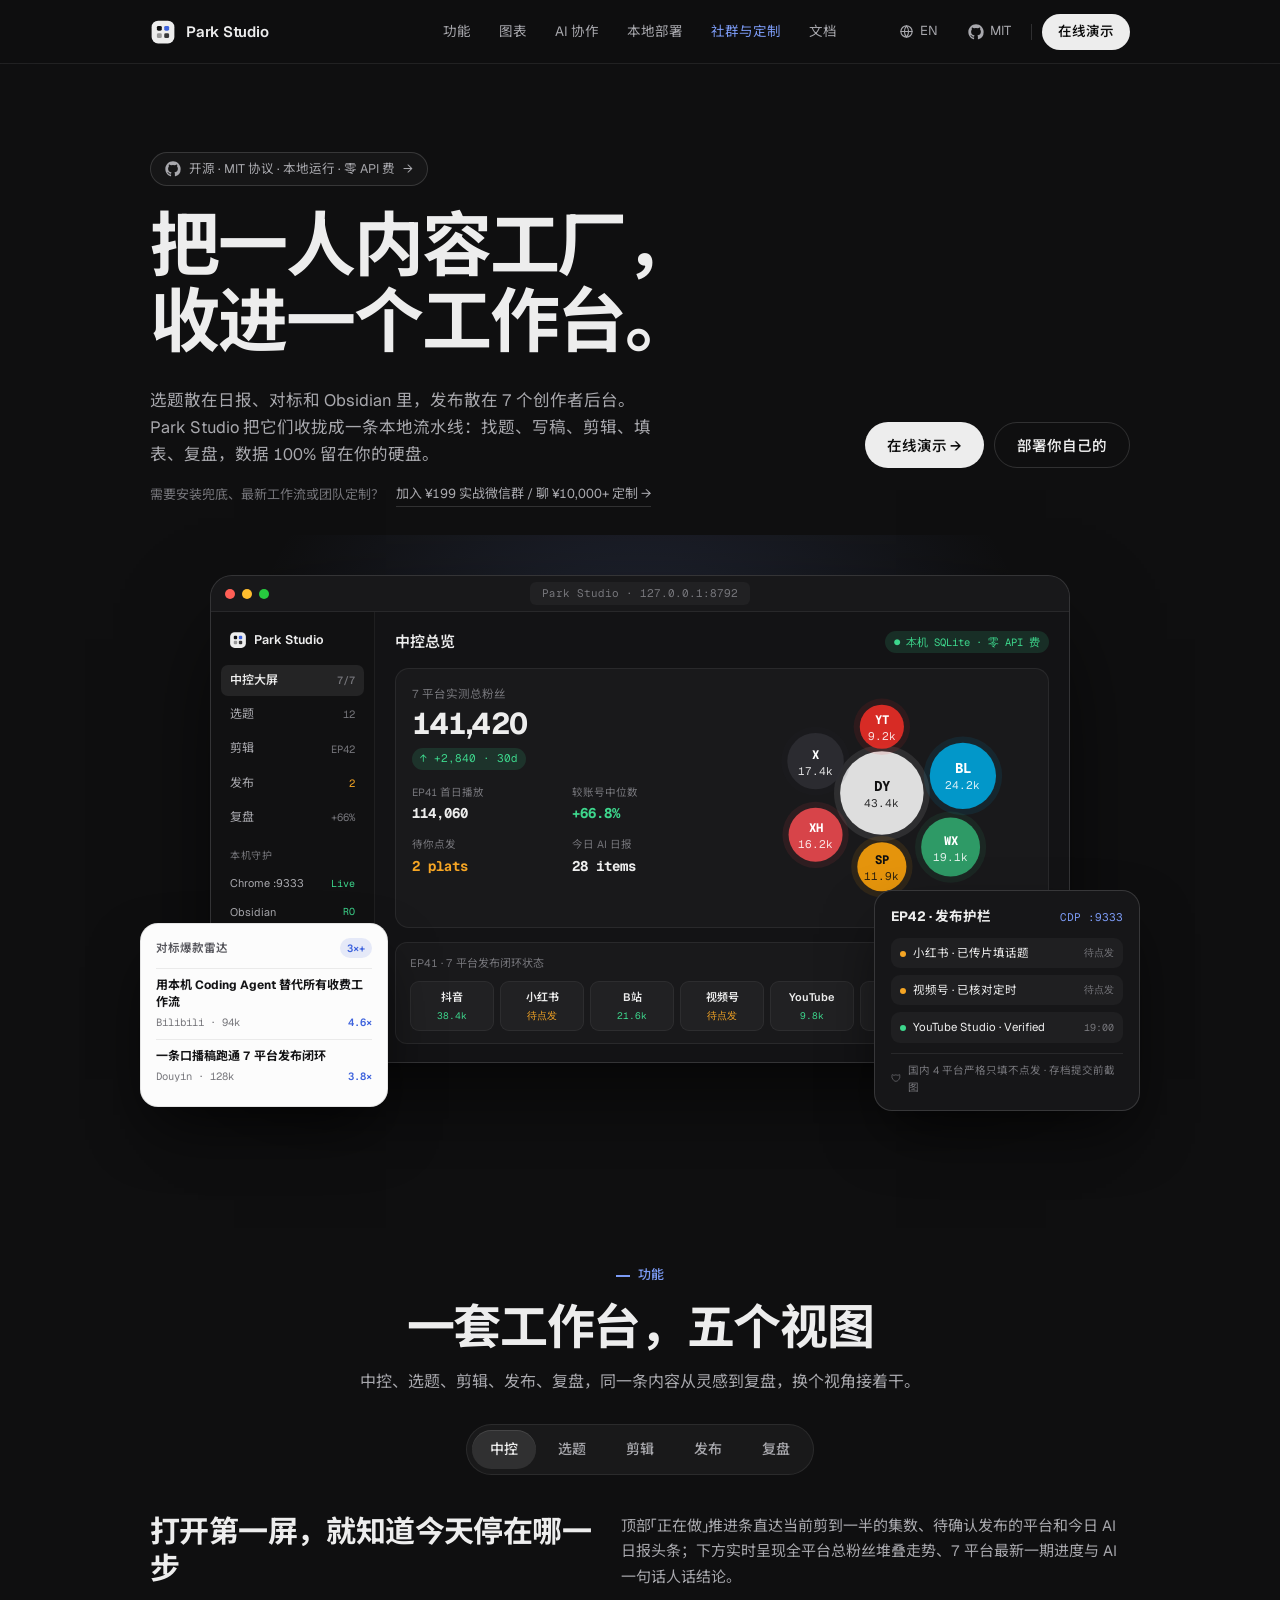
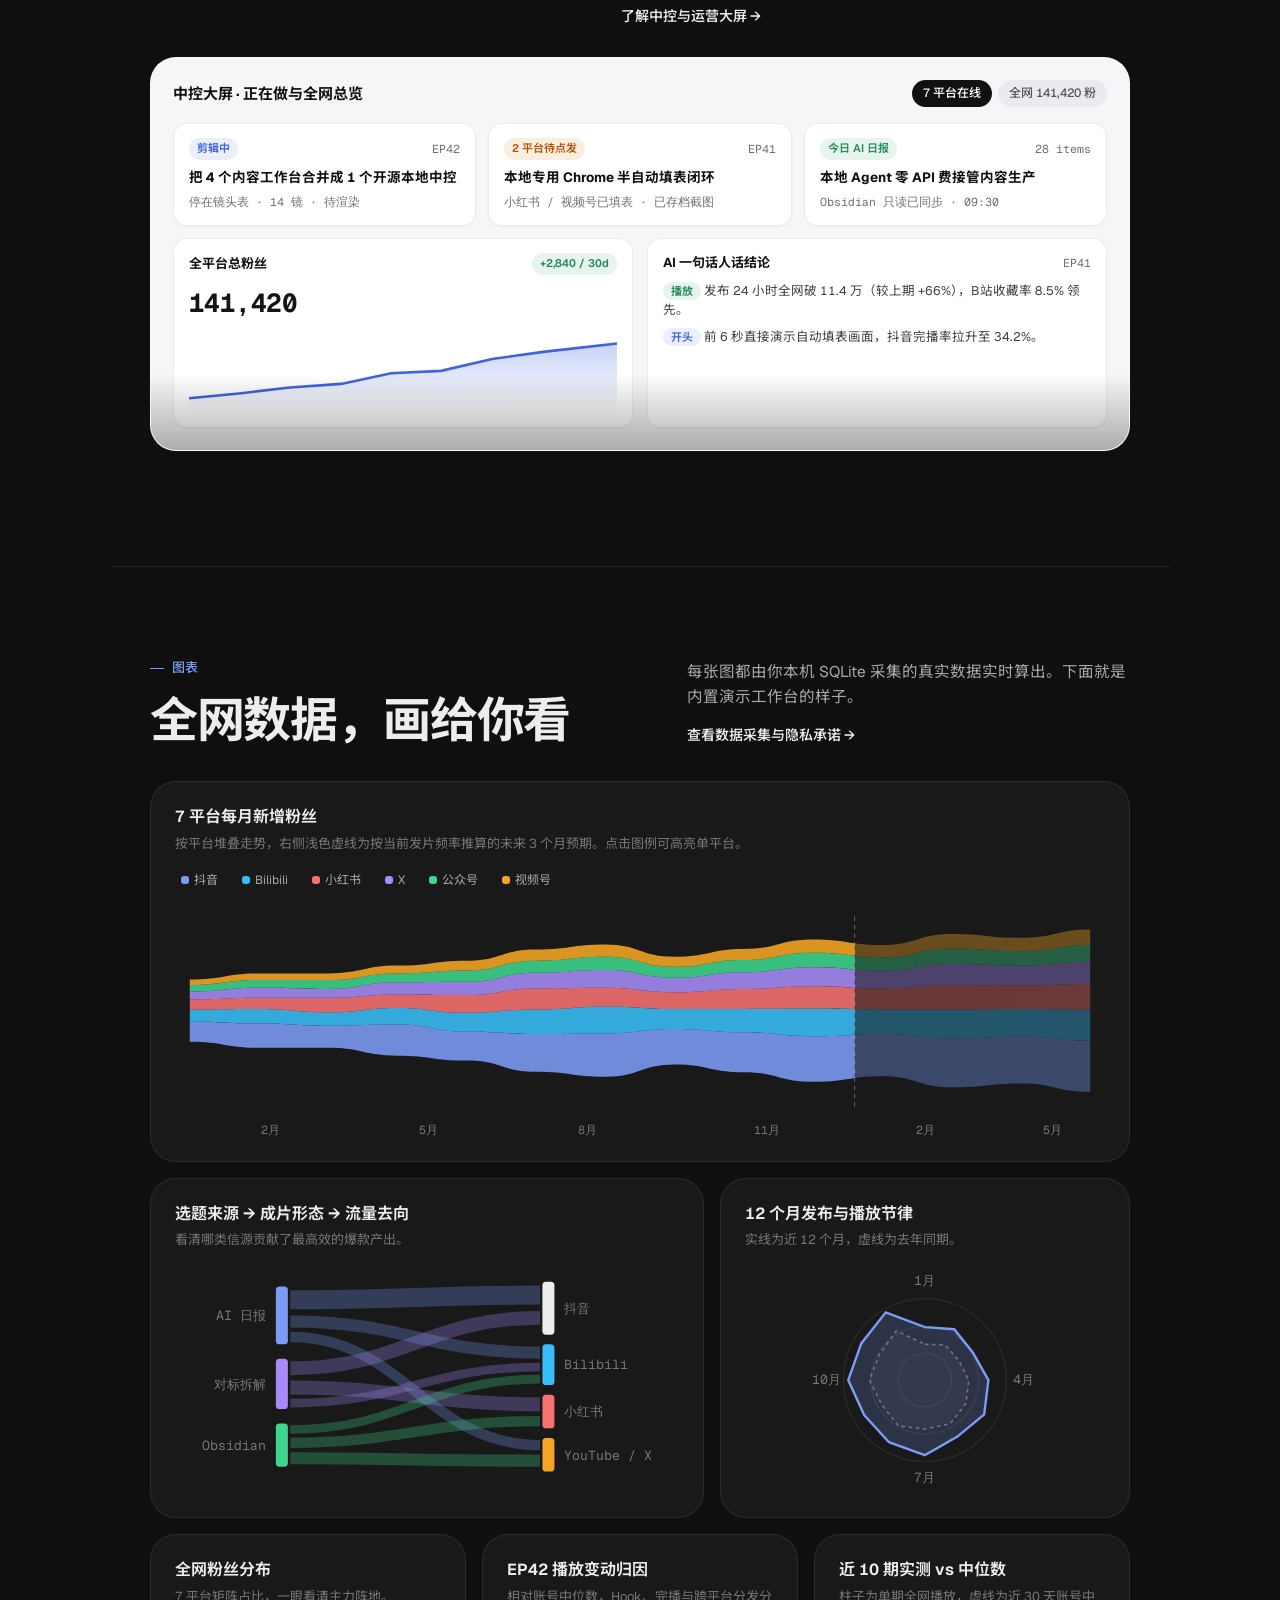
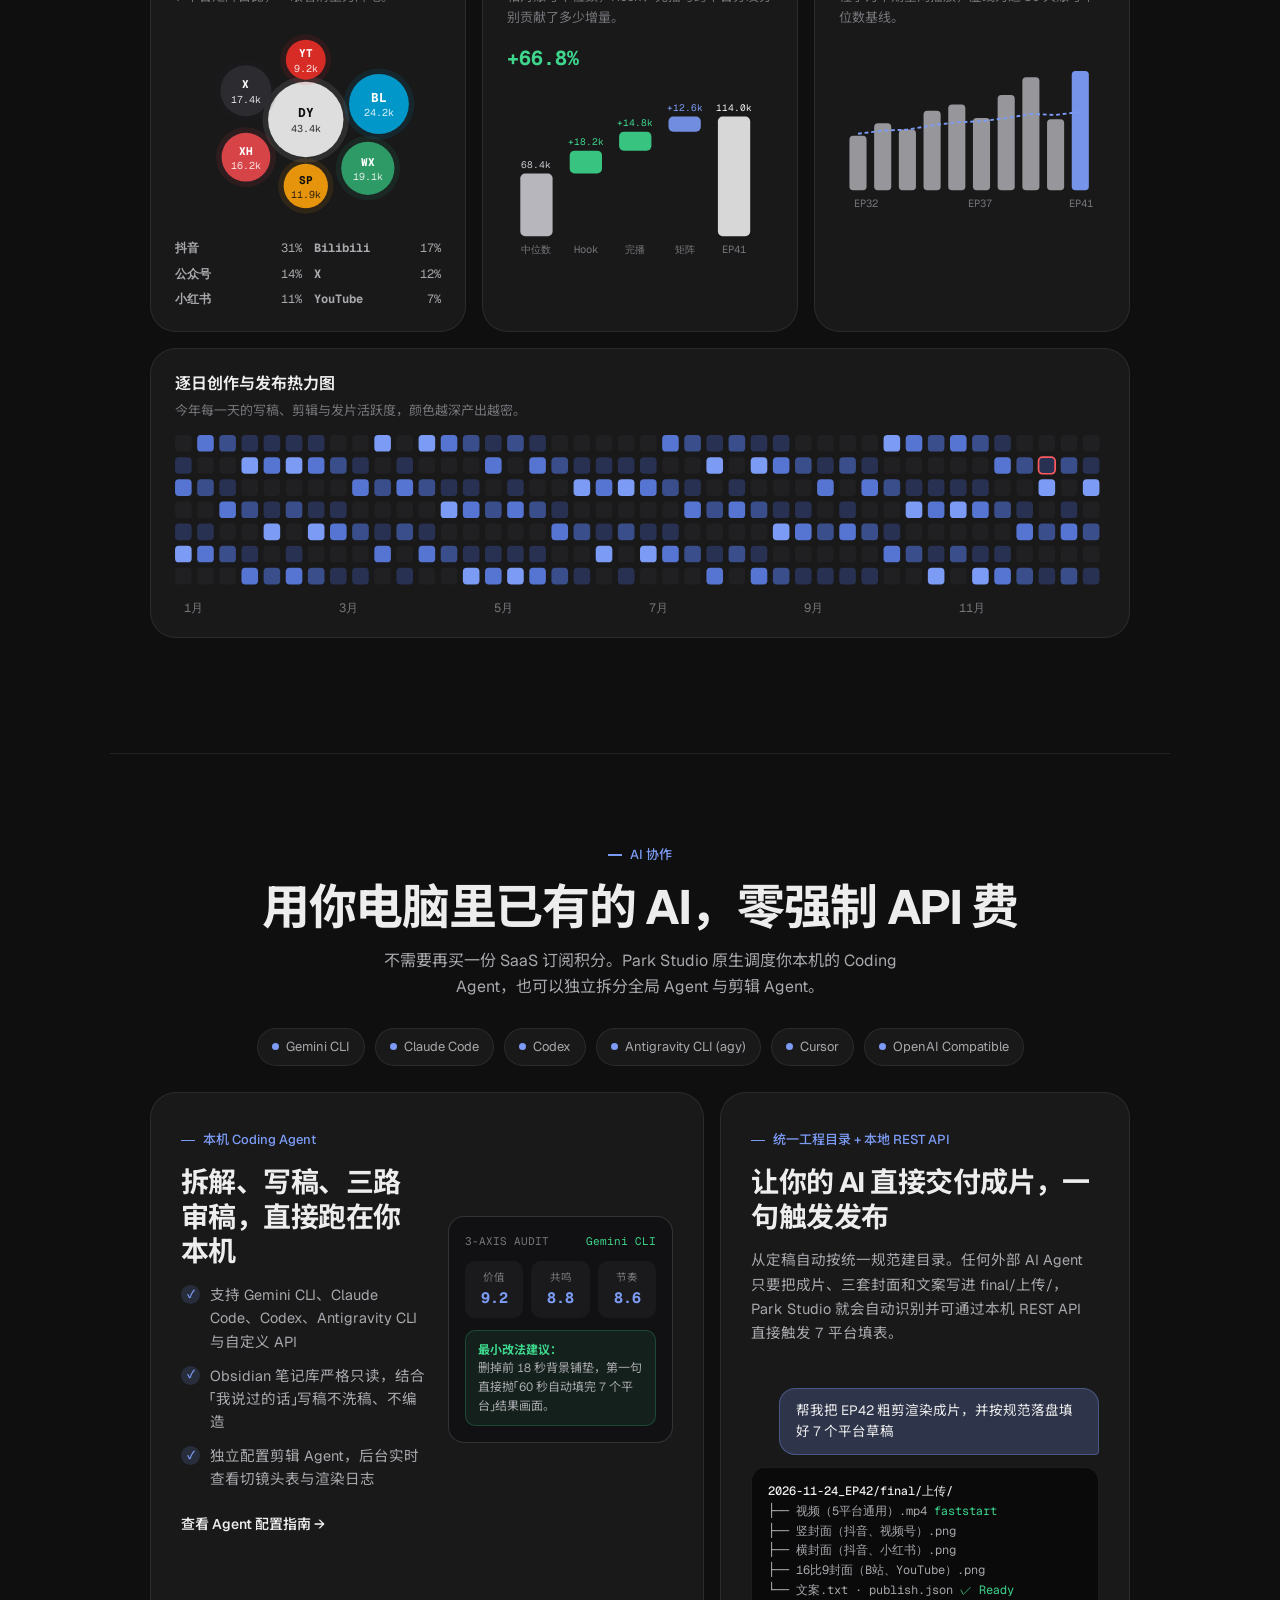
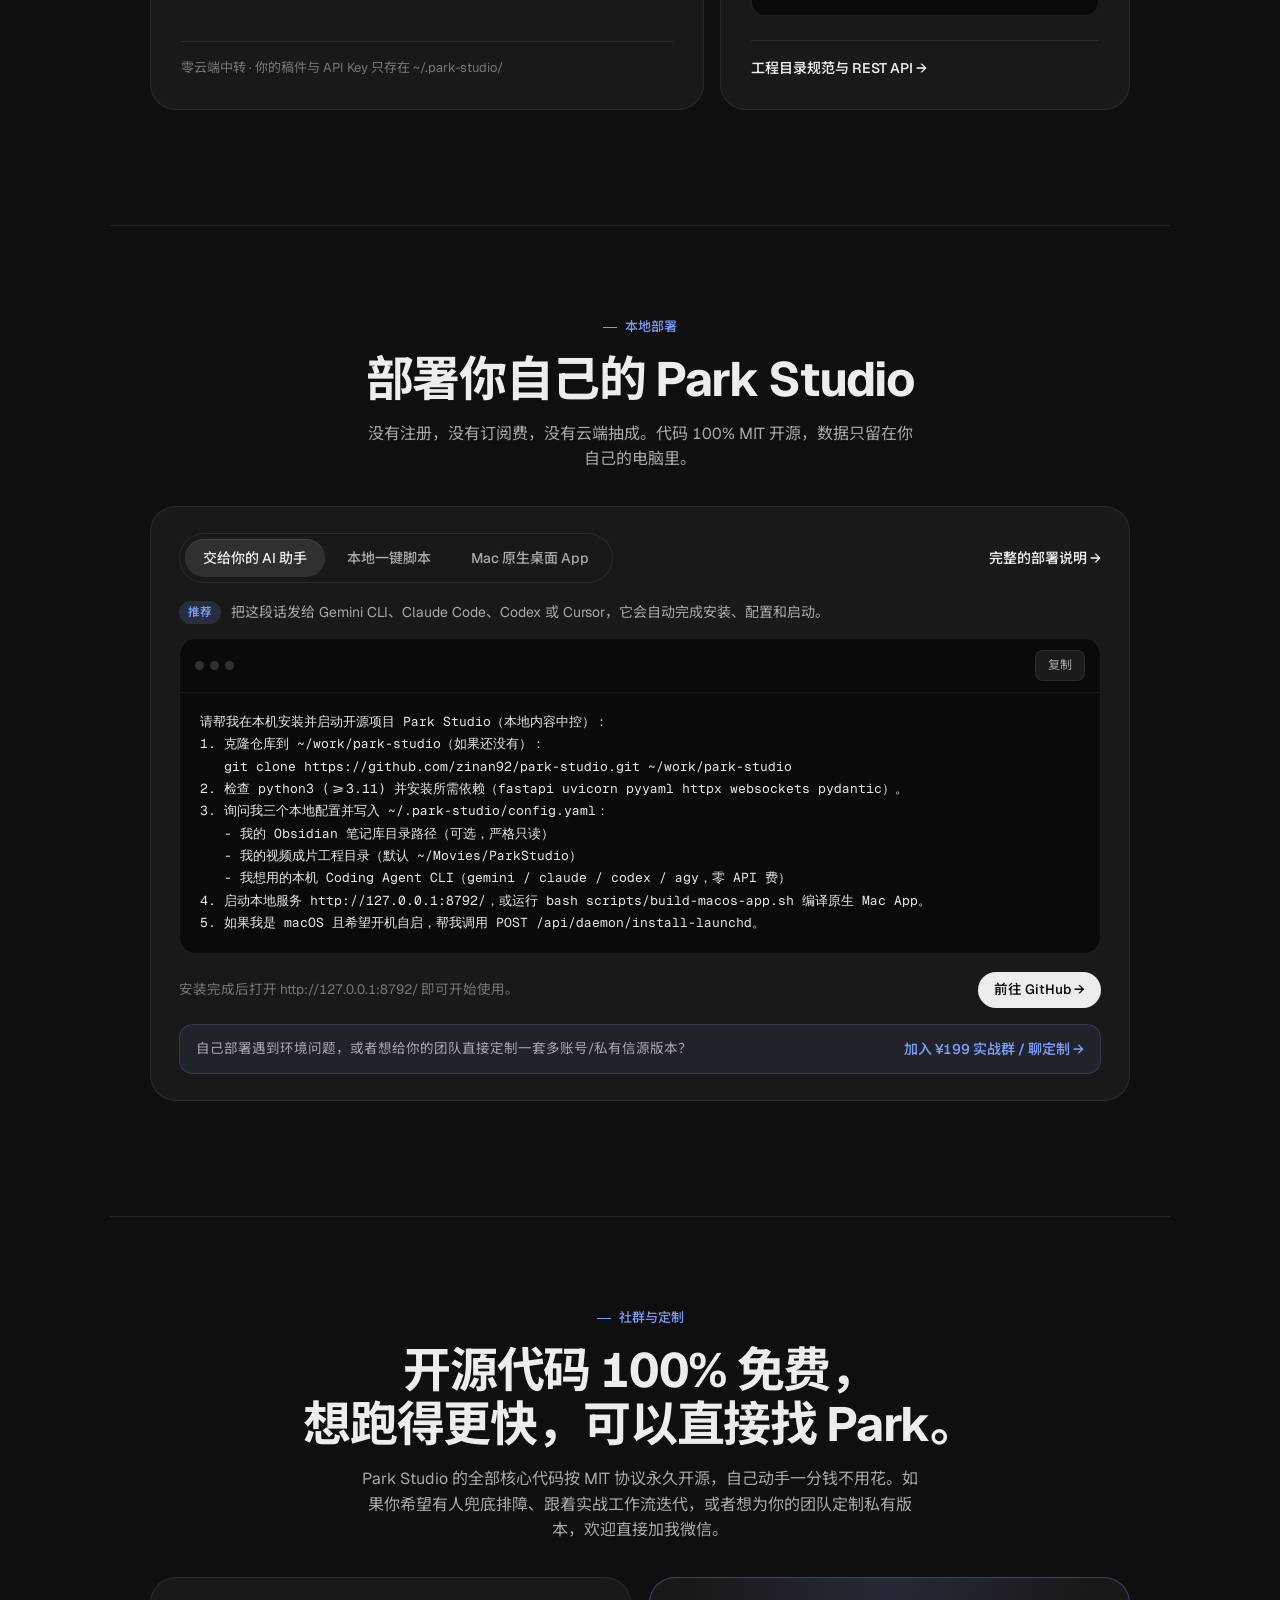
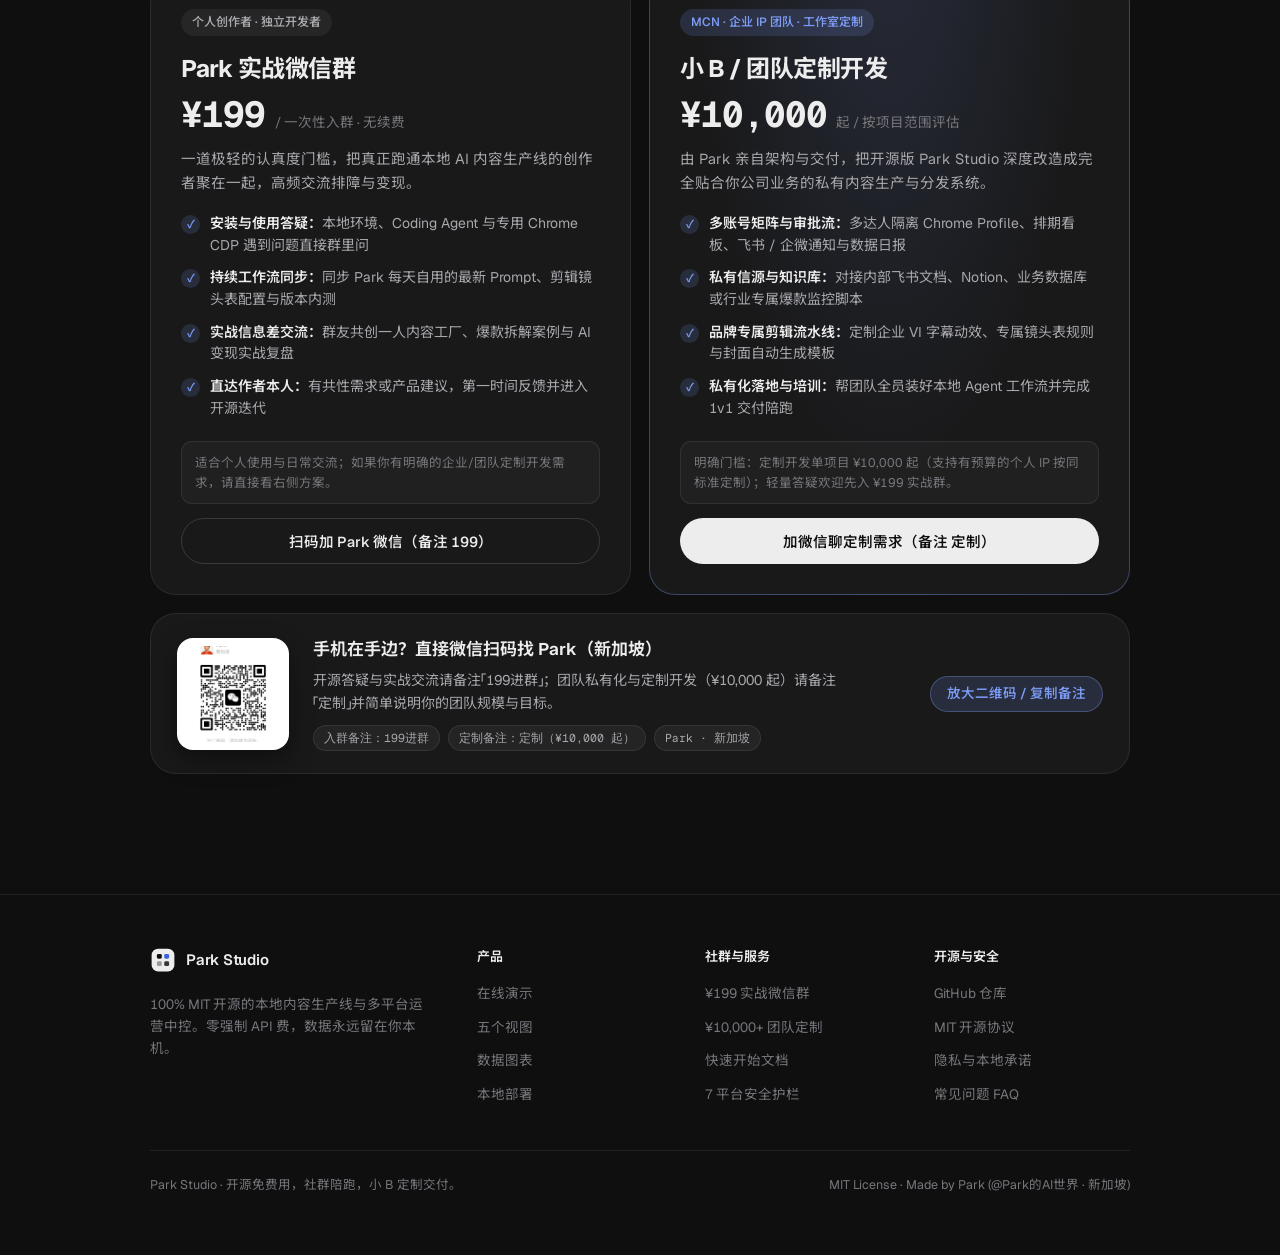
==== site/index.html @ d3490ba6 "feat(site): Calends-inspired UI restyle, bilingual open-source site triplet, WeChat community & cust" ====
<!doctype html>
<html lang="zh-CN" data-base="">
<head>
  <meta charset="utf-8">
  <meta name="viewport" content="width=device-width,initial-scale=1,viewport-fit=cover">
  <title>Park Studio · 开源本地内容生产线与多平台运营中控</title>
  <meta name="description" content="100% MIT 开源本地内容工作台：找选题、拆爆款、写口播稿、双模式剪辑、7 平台 CDP 安全自动填表发布与全网运营大屏。零强制 API 费。">
  <link rel="icon" href="assets/favicon.svg" type="image/svg+xml">
  <link rel="preconnect" href="https://fonts.googleapis.com">
  <link rel="preconnect" href="https://fonts.gstatic.com" crossorigin>
  <link rel="stylesheet" href="https://fonts.googleapis.com/css2?family=Geist:wght@400;500;600;700&family=Geist+Mono:wght@400;500;600&family=Noto+Sans+SC:wght@400;500;600;700;900&display=swap">
  <link rel="stylesheet" href="assets/site.css">
</head>
<body>
  <div id="root"></div>
  <script src="assets/site.js"></script>
</body>
</html>
---- site/assets/site.css ----
/* Park Studio Official Site — Calends-grade editorial dark minimalism + live interactive previews */
:root {
  --bg: #0F0F10;
  --canvas: #151516;
  --card: #19191A;
  --card-2: #222224;
  --line: rgba(255, 255, 255, .08);
  --line-2: rgba(255, 255, 255, .14);
  --label: #EDEDED;
  --label-2: #A8A8AD;
  --label-3: #76767B;
  --ink: #EDEDED;
  --on-ink: #0D0D0D;
  --accent: #7C9BF5;
  --accent-strong: #3E63DD;
  --accent-soft: rgba(124, 155, 245, .16);
  --green: #3DD68C;
  --green-soft: rgba(61, 214, 140, .14);
  --amber: #F5A524;
  --amber-soft: rgba(245, 165, 36, .15);
  --red: #FF5A5F;
  --purple: #A78BFA;
  --teal: #2DD4BF;
  --pink: #EC4899;
  --code-bg: #0A0A0B;
  --code-fg: #E8E8EA;

  --content: 980px;
  --gutter: clamp(20px, 3.4vw, 40px);
  --r-xl: 36px;
  --r-lg: 26px;
  --r: 18px;
  --r-sm: 12px;
  --ease: cubic-bezier(.16, 1, .3, 1);
  --spring: cubic-bezier(.34, 1.5, .64, 1);
  --sans: "Geist", "Noto Sans SC", -apple-system, BlinkMacSystemFont, "PingFang SC", "Hiragino Sans GB", "Microsoft YaHei", sans-serif;
  --mono: "Geist Mono", ui-monospace, "SF Mono", Menlo, monospace;
  color-scheme: dark;
}

* { box-sizing: border-box; }
html { scroll-behavior: smooth; background: var(--bg); }
body {
  margin: 0;
  background: var(--bg);
  color: var(--label);
  font: 16px/1.6 var(--sans);
  font-feature-settings: "ss01";
  font-variant-numeric: tabular-nums;
  -webkit-font-smoothing: antialiased;
  overflow-x: hidden;
}
a { color: inherit; text-decoration: none; }
button { font: inherit; color: inherit; cursor: pointer; background: none; border: 0; }
img, svg { display: block; }

.wrap {
  width: 100%;
  max-width: calc(var(--content) + var(--gutter) * 2);
  margin: 0 auto;
  padding: 0 var(--gutter);
}

/* ========== Sticky Frosted Navbar ========== */
.nav {
  position: sticky;
  top: 0;
  z-index: 60;
  height: 64px;
  background: color-mix(in srgb, var(--bg) 78%, transparent);
  backdrop-filter: saturate(1.8) blur(20px);
  -webkit-backdrop-filter: saturate(1.8) blur(20px);
  border-bottom: 1px solid var(--line);
}
.nav-in {
  height: 100%;
  display: grid;
  grid-template-columns: 1fr auto 1fr;
  align-items: center;
  gap: 12px;
}
.brand {
  display: inline-flex;
  align-items: center;
  gap: 10px;
  justify-self: start;
  font-weight: 600;
  font-size: 15px;
  letter-spacing: -.015em;
}
.brand-ic { width: 26px; height: 26px; flex: none; }
.nav-links {
  display: inline-flex;
  align-items: center;
  gap: 4px;
  justify-self: center;
}
.nav-links a {
  padding: 6px 12px;
  border-radius: 999px;
  font-size: 13.5px;
  color: var(--label-2);
  white-space: nowrap;
  transition: color .18s var(--ease), background .18s var(--ease);
}
.nav-links a:hover { color: var(--label); }
.nav-links a.on {
  color: var(--label);
  background: rgba(255, 255, 255, .09);
}
.nav-links a.accent-link { color: var(--accent); }
.btn-pill.indigo {
  background: var(--accent-soft);
  color: var(--accent);
  border: 1px solid rgba(124, 155, 245, .32);
}
.btn-pill.indigo:hover { background: rgba(124, 155, 245, .24); }
.hero-subnote {
  margin-top: 16px;
  display: flex;
  align-items: center;
  gap: 12px;
  flex-wrap: wrap;
  font-size: 13px;
  color: var(--label-3);
}
.hero-subnote a {
  color: var(--label-2);
  border-bottom: 1px solid var(--line-2);
  padding-bottom: 1px;
  transition: color .15s, border-color .15s;
}
.hero-subnote a:hover { color: var(--accent); border-color: var(--accent); }
.nav-right {
  display: inline-flex;
  align-items: center;
  gap: 10px;
  justify-self: end;
}
.nav-util {
  display: inline-flex;
  align-items: center;
  gap: 6px;
  height: 34px;
  padding: 0 10px;
  border-radius: 999px;
  font-size: 13px;
  color: var(--label-2);
  white-space: nowrap;
  flex: none;
  transition: color .16s, background .16s;
}
.nav-util:hover { color: var(--label); background: rgba(255, 255, 255, .06); }
.nav-sep { width: 1px; height: 16px; background: var(--line-2); }
.btn-pill {
  display: inline-flex;
  align-items: center;
  justify-content: center;
  gap: 7px;
  height: 36px;
  padding: 0 16px;
  border-radius: 999px;
  font-size: 13.5px;
  font-weight: 550;
  transition: transform .16s var(--ease), background .16s, border-color .16s, opacity .16s;
  white-space: nowrap;
}
.btn-pill:active { transform: scale(.97); }
.btn-pill.solid {
  background: var(--ink);
  color: var(--on-ink);
}
.btn-pill.solid:hover { background: #fff; }
.btn-pill.ghost {
  background: transparent;
  color: var(--label);
  border: 1px solid var(--line-2);
}
.btn-pill.ghost:hover { background: rgba(255, 255, 255, .06); border-color: rgba(255, 255, 255, .26); }
.btn-pill.lg { height: 46px; padding: 0 22px; font-size: 14.5px; }

/* ========== Hero Section ========== */
.hero {
  padding: clamp(54px, 7vw, 88px) 0 36px;
}
.eyebrow-pill {
  display: inline-flex;
  align-items: center;
  gap: 8px;
  padding: 6px 14px;
  border-radius: 999px;
  border: 1px solid var(--line-2);
  background: rgba(255, 255, 255, .03);
  font-size: 12.5px;
  color: var(--label-2);
  transition: border-color .18s, color .18s, background .18s;
}
.eyebrow-pill:hover { border-color: rgba(255, 255, 255, .26); color: var(--label); background: rgba(255, 255, 255, .06); }
.hero h1 {
  margin: 22px 0 0;
  font-size: clamp(38px, 6.2vw, 70px);
  line-height: 1.09;
  font-weight: 700;
  letter-spacing: -.03em;
  color: var(--label);
}
.hero-subrow {
  margin-top: 26px;
  display: flex;
  align-items: flex-end;
  justify-content: space-between;
  gap: 24px;
  flex-wrap: wrap;
}
.hero-lead {
  margin: 0;
  max-width: 520px;
  color: var(--label-2);
  font-size: 16.5px;
  line-height: 1.65;
}
.hero-ctas {
  display: flex;
  align-items: center;
  gap: 10px;
  flex-wrap: wrap;
}

/* ========== Hero 3-Layer Live Device Composite ========== */
.hero-stage {
  position: relative;
  margin-top: clamp(44px, 6vw, 68px);
  padding-bottom: 44px;
}
.hero-glow {
  position: absolute;
  inset: -40px 8% 20%;
  background: radial-gradient(ellipse at 50% 30%, rgba(124, 155, 245, .16), transparent 68%);
  pointer-events: none;
  z-index: 0;
}
.mac-frame {
  position: relative;
  z-index: 1;
  margin: 0 auto;
  max-width: 860px;
  border-radius: 22px;
  border: 1px solid rgba(255, 255, 255, .14);
  background: #131315;
  box-shadow: 0 40px 100px -24px rgba(0, 0, 0, .85), inset 0 1px 0 rgba(255, 255, 255, .10);
  overflow: hidden;
}
.mac-bar {
  height: 36px;
  padding: 0 14px;
  display: flex;
  align-items: center;
  justify-content: space-between;
  border-bottom: 1px solid rgba(255, 255, 255, .07);
  background: #18181A;
}
.mac-dots { display: flex; gap: 7px; }
.mac-dots i { width: 10px; height: 10px; border-radius: 50%; background: rgba(255, 255, 255, .16); }
.mac-dots i:nth-child(1) { background: #FF5F56; }
.mac-dots i:nth-child(2) { background: #FFBD2E; }
.mac-dots i:nth-child(3) { background: #27C93F; }
.mac-url {
  font-family: var(--mono);
  font-size: 11px;
  color: var(--label-3);
  padding: 3px 12px;
  border-radius: 6px;
  background: rgba(255, 255, 255, .04);
}
.mac-body {
  display: grid;
  grid-template-columns: 164px 1fr;
  min-height: 410px;
}
.mac-side {
  padding: 14px 10px;
  border-right: 1px solid rgba(255, 255, 255, .06);
  background: #111112;
  display: flex;
  flex-direction: column;
  gap: 3px;
}
.ms-brand { display: flex; align-items: center; gap: 7px; padding: 4px 8px 12px; font-size: 12.5px; font-weight: 600; }
.ms-item {
  display: flex;
  align-items: center;
  justify-content: space-between;
  padding: 6px 9px;
  border-radius: 7px;
  font-size: 12px;
  color: var(--label-2);
}
.ms-item.on { background: rgba(255, 255, 255, .08); color: var(--label); font-weight: 550; }
.ms-cnt { font-family: var(--mono); font-size: 10.5px; color: var(--label-3); }
.ms-sec { margin-top: 12px; padding: 0 9px 4px; font-size: 10px; color: var(--label-3); text-transform: uppercase; letter-spacing: .06em; }
.ms-up { display: flex; align-items: center; justify-content: space-between; padding: 4px 9px; font-size: 11px; color: var(--label-2); }
.ms-up span:last-child { font-family: var(--mono); font-size: 10px; color: var(--amber); }

.mac-main {
  padding: 18px 20px;
  display: flex;
  flex-direction: column;
  gap: 14px;
}
.mm-head { display: flex; align-items: center; justify-content: space-between; }
.mm-head h3 { margin: 0; font-size: 15px; font-weight: 600; }
.mm-pill { font-family: var(--mono); font-size: 10.5px; padding: 3px 9px; border-radius: 999px; background: var(--green-soft); color: var(--green); }
.mm-hero-card {
  display: grid;
  grid-template-columns: 1.05fr 1fr;
  gap: 16px;
  padding: 16px;
  border-radius: 14px;
  background: #19191B;
  border: 1px solid rgba(255, 255, 255, .07);
}
.mm-kpi-lbl { font-size: 11.5px; color: var(--label-3); }
.mm-kpi-val { font-size: 30px; font-weight: 700; letter-spacing: -.03em; line-height: 1.15; margin-top: 4px; }
.mm-delta { display: inline-flex; align-items: center; gap: 4px; margin-top: 6px; padding: 2px 8px; border-radius: 999px; font-size: 11px; font-family: var(--mono); background: var(--green-soft); color: var(--green); }
.mm-mini-grid { display: grid; grid-template-columns: 1fr 1fr; gap: 10px; margin-top: 14px; }
.mm-mini-grid div span { display: block; font-size: 10.5px; color: var(--label-3); }
.mm-mini-grid div b { font-size: 14px; font-family: var(--mono); }
.mm-bubbles { display: grid; place-items: center; min-height: 180px; }
.mm-timeline {
  padding: 12px 14px;
  border-radius: 12px;
  background: #19191B;
  border: 1px solid rgba(255, 255, 255, .07);
}
.mm-tl-head { display: flex; justify-content: space-between; font-size: 11px; color: var(--label-3); margin-bottom: 8px; }
.mm-tl-row { display: grid; grid-template-columns: repeat(7, 1fr); gap: 6px; }
.mm-plat-pill {
  padding: 7px 6px;
  border-radius: 9px;
  background: rgba(255, 255, 255, .035);
  border: 1px solid rgba(255, 255, 255, .06);
  text-align: center;
}
.mm-plat-pill b { display: block; font-size: 11px; font-weight: 600; }
.mm-plat-pill span { display: block; font-size: 9.5px; font-family: var(--mono); margin-top: 2px; }
.mm-plat-pill.ok span { color: var(--green); }
.mm-plat-pill.wait span { color: var(--amber); }

/* Floating side cards over hero mac window */
.float-card {
  position: absolute;
  z-index: 3;
  border-radius: 18px;
  box-shadow: 0 28px 64px -16px rgba(0, 0, 0, .75);
}
.float-left {
  left: -10px;
  bottom: 0;
  width: 248px;
  background: #FCFCFC;
  color: #141416;
  border: 1px solid rgba(0, 0, 0, .09);
  padding: 14px 15px;
}
.fl-head { display: flex; align-items: center; justify-content: space-between; font-size: 11.5px; font-weight: 600; color: #55555B; margin-bottom: 10px; }
.fl-badge { font-family: var(--mono); font-size: 10.5px; padding: 2px 7px; border-radius: 999px; background: rgba(62, 99, 221, .12); color: #3E63DD; }
.fl-item { padding: 8px 0; border-top: 1px solid rgba(0, 0, 0, .07); }
.fl-item b { display: block; font-size: 12px; line-height: 1.4; }
.fl-item small { display: flex; justify-content: space-between; font-size: 10.5px; color: #76767B; margin-top: 3px; font-family: var(--mono); }
.fl-mult { color: #3E63DD; font-weight: 600; }

.float-right {
  right: -10px;
  bottom: -4px;
  width: 266px;
  background: #161618;
  color: var(--label);
  border: 1px solid rgba(255, 255, 255, .14);
  padding: 15px 16px;
}
.fr-head { display: flex; align-items: baseline; justify-content: space-between; margin-bottom: 10px; }
.fr-head b { font-size: 13.5px; }
.fr-head span { font-family: var(--mono); font-size: 11px; color: var(--accent); }
.fr-rows { display: flex; flex-direction: column; gap: 7px; }
.fr-row { display: flex; align-items: center; justify-content: space-between; font-size: 11.5px; padding: 6px 9px; border-radius: 9px; background: rgba(255, 255, 255, .04); }
.fr-dot { width: 6px; height: 6px; border-radius: 50%; margin-right: 7px; display: inline-block; }
.fr-dot.ok { background: var(--green); }
.fr-dot.wait { background: var(--amber); }
.fr-tag { font-family: var(--mono); font-size: 10px; color: var(--label-3); }
.fr-foot { margin-top: 10px; padding-top: 8px; border-top: 1px solid var(--line); font-size: 10.5px; color: var(--label-3); display: flex; align-items: center; gap: 6px; }

/* ========== Section Headers ========== */
.sec {
  padding: clamp(72px, 9vw, 118px) 0 0;
}
.sec-divider {
  border-top: 1px solid var(--line);
  padding-top: clamp(56px, 7vw, 84px);
}
.eyebrow {
  display: inline-flex;
  align-items: center;
  gap: 8px;
  font-size: 13px;
  font-weight: 500;
  color: var(--accent);
  margin-bottom: 14px;
}
.eyebrow::before {
  content: "";
  width: 14px;
  height: 1.5px;
  background: var(--accent);
}
.sec-center { text-align: center; }
.sec-center .eyebrow { justify-content: center; }
.sec h2 {
  margin: 0;
  font-size: clamp(30px, 4.4vw, 48px);
  line-height: 1.14;
  font-weight: 700;
  letter-spacing: -.028em;
}
.sec-lead {
  margin: 14px auto 0;
  max-width: 560px;
  color: var(--label-2);
  font-size: 16px;
}
.sec-split {
  display: grid;
  grid-template-columns: 1.15fr 1fr;
  gap: 28px;
  align-items: end;
}
.sec-split p { margin: 0 0 12px; color: var(--label-2); font-size: 15.5px; line-height: 1.65; }
.inline-link {
  display: inline-flex;
  align-items: center;
  gap: 6px;
  font-size: 14px;
  font-weight: 550;
  color: var(--label);
  transition: color .16s;
}
.inline-link:hover { color: var(--accent); }

/* ========== #features: 5-View Segmented Interactive Preview ========== */
.feat-tabs-wrap { display: flex; justify-content: center; margin-top: 30px; }
.seg-pills {
  position: relative;
  display: inline-flex;
  align-items: center;
  gap: 4px;
  padding: 5px;
  border-radius: 999px;
  background: var(--card);
  border: 1px solid var(--line);
  max-width: 100%;
  overflow-x: auto;
}
.seg-pills button {
  padding: 8px 18px;
  border-radius: 999px;
  font-size: 14px;
  font-weight: 500;
  color: var(--label-2);
  white-space: nowrap;
  transition: color .18s, background .18s;
}
.seg-pills button:hover { color: var(--label); }
.seg-pills button.on {
  background: rgba(255, 255, 255, .10);
  color: var(--label);
  box-shadow: inset 0 1px 0 rgba(255, 255, 255, .10);
}
.feat-copy {
  margin-top: 38px;
  display: grid;
  grid-template-columns: 1fr 1.15fr;
  gap: 28px;
  align-items: start;
}
.feat-copy h3 {
  margin: 0;
  font-size: clamp(22px, 2.8vw, 30px);
  line-height: 1.24;
  letter-spacing: -.02em;
}
.feat-copy p { margin: 0 0 14px; color: var(--label-2); font-size: 15px; line-height: 1.7; }

.preview-shell {
  position: relative;
  margin-top: 28px;
  border-radius: var(--r-lg);
  border: 1px solid var(--line-2);
  background: #F6F6F8;
  color: #141416;
  padding: 22px;
  overflow: hidden;
  min-height: 360px;
}
.preview-shell::after {
  content: "";
  position: absolute;
  left: 0; right: 0; bottom: 0;
  height: 76px;
  background: linear-gradient(180deg, transparent, rgba(15, 15, 16, .32));
  pointer-events: none;
}
.pv-bar {
  display: flex;
  align-items: center;
  justify-content: space-between;
  gap: 10px;
  margin-bottom: 16px;
  flex-wrap: wrap;
}
.pv-title { font-weight: 700; font-size: 15px; color: #111113; }
.pv-chips { display: flex; gap: 6px; flex-wrap: wrap; }
.pv-chip {
  padding: 4px 11px;
  border-radius: 999px;
  font-size: 12px;
  font-weight: 500;
  background: #EBEBEF;
  color: #55555B;
  transition: background .15s, color .15s;
}
.pv-chip.on { background: #111113; color: #fff; }
.pv-grid-4 { display: grid; grid-template-columns: repeat(4, minmax(0, 1fr)); gap: 12px; }
.pv-grid-3 { display: grid; grid-template-columns: repeat(3, minmax(0, 1fr)); gap: 12px; }
.pv-grid-2 { display: grid; grid-template-columns: repeat(2, minmax(0, 1fr)); gap: 14px; }
.pv-card {
  background: #FFFFFF;
  border: 1px solid rgba(0, 0, 0, .075);
  border-radius: 14px;
  padding: 14px 15px;
  box-shadow: 0 1px 2px rgba(0, 0, 0, .03);
}
.pv-card-top { display: flex; align-items: center; justify-content: space-between; gap: 8px; margin-bottom: 8px; }
.pv-tag { font-size: 11px; font-weight: 600; padding: 2px 8px; border-radius: 999px; background: rgba(62, 99, 221, .10); color: #3E63DD; }
.pv-tag.good { background: rgba(48, 164, 108, .12); color: #248A58; }
.pv-tag.amber { background: rgba(217, 119, 6, .12); color: #B45309; }
.pv-card h4 { margin: 0 0 6px; font-size: 13.5px; line-height: 1.42; color: #111113; }
.pv-meta { font-size: 11.5px; color: #6E6E76; font-family: var(--mono); }
.pv-table { width: 100%; border-collapse: collapse; font-size: 12.5px; background: #fff; border-radius: 14px; overflow: hidden; border: 1px solid rgba(0, 0, 0, .075); }
.pv-table th, .pv-table td { padding: 10px 12px; text-align: left; border-bottom: 1px solid rgba(0, 0, 0, .06); }
.pv-table th { font-size: 11px; color: #6E6E76; background: #F9F9FB; font-weight: 600; }
.pv-table tr:last-child td { border-bottom: 0; }
.pv-strike { text-decoration: line-through; color: #9A9AA3; }

/* ========== #charts: Bento Live Visualizations ========== */
.bento-stack { display: flex; flex-direction: column; gap: 16px; margin-top: 34px; }
.bento-2 { display: grid; grid-template-columns: 1.15fr .85fr; gap: 16px; }
.bento-3 { display: grid; grid-template-columns: repeat(3, minmax(0, 1fr)); gap: 16px; }
.bcard {
  background: var(--card);
  border: 1px solid var(--line);
  border-radius: var(--r-lg);
  padding: 22px 24px;
  display: flex;
  flex-direction: column;
  gap: 14px;
  position: relative;
  overflow: hidden;
}
.bcard-h { display: flex; align-items: flex-start; justify-content: space-between; gap: 14px; flex-wrap: wrap; }
.bcard-h h3 { margin: 0; font-size: 16px; font-weight: 650; }
.bcard-h p { margin: 4px 0 0; font-size: 13px; color: var(--label-3); }
.bcard-stat { font-family: var(--mono); font-size: 20px; font-weight: 700; color: var(--green); }
.legend { display: flex; align-items: center; gap: 12px; flex-wrap: wrap; font-size: 12px; color: var(--label-2); }
.legend-btn {
  display: inline-flex;
  align-items: center;
  gap: 5px;
  padding: 2px 6px;
  border-radius: 6px;
  transition: opacity .16s, background .16s;
}
.legend-btn:hover { background: rgba(255, 255, 255, .06); }
.legend-btn.dim { opacity: .35; }
.ldot { width: 8px; height: 8px; border-radius: 3px; display: inline-block; }
.chart-svg { width: 100%; height: auto; }
.chart-svg text { fill: var(--label-3); font-family: var(--mono); font-size: 11px; }
.globe-legend { display: grid; grid-template-columns: 1fr 1fr; gap: 6px 12px; font-size: 12px; color: var(--label-2); font-family: var(--mono); }
.globe-legend span { display: flex; align-items: center; justify-content: space-between; }

/* ========== #ai: Coding Agents + Local Directory Bento ========== */
.agent-strip {
  display: flex;
  align-items: center;
  justify-content: center;
  gap: 10px;
  flex-wrap: wrap;
  margin-top: 28px;
}
.agent-pill {
  display: inline-flex;
  align-items: center;
  gap: 7px;
  padding: 8px 14px;
  border-radius: 999px;
  background: var(--card);
  border: 1px solid var(--line);
  font-size: 13px;
  color: var(--label-2);
}
.agent-pill i { width: 7px; height: 7px; border-radius: 50%; background: var(--accent); }
.ai-grid {
  margin-top: 26px;
  display: grid;
  grid-template-columns: 1.15fr .85fr;
  gap: 16px;
}
.ai-card {
  background: var(--card);
  border: 1px solid var(--line);
  border-radius: var(--r-lg);
  padding: 30px;
  display: flex;
  flex-direction: column;
  justify-content: space-between;
  gap: 24px;
}
.ai-card h3 { margin: 0 0 14px; font-size: clamp(22px, 2.8vw, 28px); line-height: 1.24; letter-spacing: -.02em; }
.ai-list { list-style: none; padding: 0; margin: 0 0 20px; display: flex; flex-direction: column; gap: 11px; color: var(--label-2); font-size: 14.5px; }
.ai-list li { display: flex; align-items: flex-start; gap: 10px; }
.ai-check {
  width: 19px; height: 19px; border-radius: 50%; flex: none; margin-top: 2px;
  background: var(--accent-soft); color: var(--accent);
  display: grid; place-items: center; font-size: 11px; font-weight: 700;
}
.ai-split { display: grid; grid-template-columns: 1fr .92fr; gap: 22px; align-items: center; }
.audit-mock {
  background: #111113;
  border: 1px solid var(--line-2);
  border-radius: 16px;
  padding: 16px;
  font-size: 12px;
}
.audit-score-row { display: grid; grid-template-columns: repeat(3, 1fr); gap: 8px; margin: 10px 0 12px; }
.audit-score {
  background: rgba(255, 255, 255, .04);
  border-radius: 10px;
  padding: 8px;
  text-align: center;
}
.audit-score span { display: block; font-size: 10.5px; color: var(--label-3); }
.audit-score b { font-family: var(--mono); font-size: 15px; color: var(--accent); }
.audit-diff {
  padding: 10px 12px;
  border-radius: 10px;
  background: rgba(61, 214, 140, .08);
  border: 1px solid rgba(61, 214, 140, .22);
  color: var(--label-2);
  line-height: 1.55;
}
.audit-diff b { color: var(--green); }
.chat-bubble {
  align-self: flex-end;
  padding: 11px 16px;
  border-radius: 16px 16px 4px 16px;
  background: rgba(124, 155, 245, .22);
  border: 1px solid rgba(124, 155, 245, .34);
  color: var(--label);
  font-size: 13.5px;
  max-width: 92%;
}
.dir-box {
  background: var(--code-bg);
  border: 1px solid var(--line);
  border-radius: 14px;
  padding: 14px 16px;
  font-family: var(--mono);
  font-size: 12px;
  line-height: 1.65;
  color: var(--label-2);
  overflow-x: auto;
}
.dir-box b { color: var(--label); font-weight: 500; }
.dir-box em { color: var(--green); font-style: normal; }
.ai-foot {
  padding-top: 16px;
  border-top: 1px solid var(--line);
  font-size: 13px;
  color: var(--label-3);
  display: flex;
  align-items: center;
  justify-content: space-between;
  gap: 12px;
  flex-wrap: wrap;
}

/* ========== #deploy: 3-Tab Self-Host Terminal ========== */
.deploy-card {
  margin-top: 34px;
  background: var(--card);
  border: 1px solid var(--line);
  border-radius: var(--r-lg);
  padding: 26px 28px;
}
.deploy-top {
  display: flex;
  align-items: center;
  justify-content: space-between;
  gap: 14px;
  flex-wrap: wrap;
}
.deploy-note {
  margin: 18px 0 14px;
  display: flex;
  align-items: center;
  gap: 10px;
  font-size: 14px;
  color: var(--label-2);
  flex-wrap: wrap;
}
.rec-tag {
  padding: 2px 9px;
  border-radius: 999px;
  background: var(--accent-soft);
  color: var(--accent);
  font-size: 11.5px;
  font-weight: 600;
}
.term {
  background: var(--code-bg);
  border: 1px solid var(--line);
  border-radius: 16px;
  overflow: hidden;
}
.term-h {
  display: flex;
  align-items: center;
  justify-content: space-between;
  padding: 11px 15px;
  border-bottom: 1px solid rgba(255, 255, 255, .06);
}
.term-dots { display: flex; gap: 6px; }
.term-dots i { width: 9px; height: 9px; border-radius: 50%; background: rgba(255, 255, 255, .16); }
.copy-btn {
  display: inline-flex;
  align-items: center;
  gap: 6px;
  padding: 5px 12px;
  border-radius: 8px;
  background: rgba(255, 255, 255, .07);
  border: 1px solid rgba(255, 255, 255, .08);
  color: var(--label-2);
  font-size: 12px;
  flex: none;
  white-space: nowrap;
  transition: color .15s, background .15s;
}
.copy-btn:hover { color: var(--label); background: rgba(255, 255, 255, .12); }
.copy-btn.ok { color: var(--green); border-color: rgba(61, 214, 140, .35); }
.term pre {
  margin: 0;
  padding: 18px 20px;
  font-family: var(--mono);
  font-size: 13px;
  line-height: 1.72;
  color: var(--code-fg);
  white-space: pre-wrap;
  word-break: break-word;
}
.deploy-foot {
  margin-top: 18px;
  display: flex;
  align-items: center;
  justify-content: space-between;
  gap: 14px;
  flex-wrap: wrap;
  font-size: 13.5px;
  color: var(--label-3);
}
.deploy-bridge {
  margin-top: 16px;
  padding: 13px 16px;
  border-radius: 14px;
  background: rgba(124, 155, 245, .08);
  border: 1px solid rgba(124, 155, 245, .20);
  display: flex;
  align-items: center;
  justify-content: space-between;
  gap: 12px;
  flex-wrap: wrap;
  font-size: 13.5px;
  color: var(--label-2);
}

/* ========== #community: Open-Source → ¥199 WeChat Group → ¥10,000+ B2B Custom ========== */
.biz-grid {
  margin-top: 34px;
  display: grid;
  grid-template-columns: 1fr 1fr;
  gap: 18px;
}
.biz-card {
  position: relative;
  background: var(--card);
  border: 1px solid var(--line);
  border-radius: var(--r-lg);
  padding: 30px;
  display: flex;
  flex-direction: column;
  justify-content: space-between;
  gap: 22px;
  overflow: hidden;
}
.biz-card.featured {
  border-color: rgba(124, 155, 245, .34);
  background: radial-gradient(ellipse at 50% -10%, rgba(124, 155, 245, .14), transparent 58%), var(--card);
}
.biz-audience {
  display: inline-flex;
  align-items: center;
  gap: 7px;
  padding: 4px 11px;
  border-radius: 999px;
  font-size: 12px;
  font-weight: 550;
  background: rgba(255, 255, 255, .055);
  color: var(--label-2);
  width: fit-content;
}
.biz-card.featured .biz-audience { background: var(--accent-soft); color: var(--accent); }
.biz-card h3 { margin: 14px 0 8px; font-size: 24px; font-weight: 700; letter-spacing: -.02em; }
.biz-price { display: flex; align-items: baseline; gap: 10px; margin-bottom: 14px; }
.biz-price b { font-size: 36px; font-family: var(--mono); font-weight: 700; letter-spacing: -.03em; line-height: 1; }
.biz-price span { font-size: 13.5px; color: var(--label-3); }
.biz-desc { margin: 0 0 18px; font-size: 14.5px; color: var(--label-2); line-height: 1.65; }
.biz-list { list-style: none; padding: 0; margin: 0; display: flex; flex-direction: column; gap: 11px; font-size: 14px; color: var(--label-2); }
.biz-list li { display: flex; align-items: flex-start; gap: 10px; line-height: 1.55; }
.biz-list b { color: var(--label); font-weight: 600; }
.biz-note {
  padding: 11px 13px;
  border-radius: 11px;
  background: rgba(255, 255, 255, .03);
  border: 1px solid var(--line);
  font-size: 12.5px;
  color: var(--label-3);
  line-height: 1.55;
}
.biz-actions { display: flex; align-items: center; gap: 10px; flex-wrap: wrap; }

.qr-strip {
  margin-top: 18px;
  background: var(--card);
  border: 1px solid var(--line);
  border-radius: var(--r-lg);
  padding: 22px 26px;
  display: grid;
  grid-template-columns: auto 1fr auto;
  align-items: center;
  gap: 24px;
}
.qr-thumb-box {
  background: #FFFFFF;
  padding: 8px;
  border-radius: 16px;
  width: 112px;
  height: 112px;
  overflow: hidden;
  flex: none;
  box-shadow: 0 10px 26px rgba(0, 0, 0, .4);
  cursor: pointer;
  transition: transform .18s var(--ease);
}
.qr-thumb-box:hover { transform: scale(1.04); }
.qr-thumb-box img { width: 100%; height: 100%; object-fit: cover; object-position: center 54%; border-radius: 9px; }
.qr-strip h4 { margin: 0 0 6px; font-size: 17px; font-weight: 650; }
.qr-strip p { margin: 0; font-size: 14px; color: var(--label-2); line-height: 1.62; max-width: 540px; }
.qr-tags { display: flex; gap: 8px; margin-top: 10px; flex-wrap: wrap; }
.qr-tag { font-family: var(--mono); font-size: 11.5px; padding: 3px 10px; border-radius: 999px; background: rgba(255, 255, 255, .05); border: 1px solid var(--line); color: var(--label-2); }

.wx-modal-bg {
  position: fixed;
  inset: 0;
  z-index: 95;
  background: rgba(0, 0, 0, .72);
  backdrop-filter: blur(8px);
  display: grid;
  place-items: center;
  padding: 20px;
}
.wx-modal {
  width: min(420px, 100%);
  background: #18181B;
  border: 1px solid var(--line-2);
  border-radius: 24px;
  padding: 24px;
  box-shadow: 0 32px 84px rgba(0, 0, 0, .72);
  display: flex;
  flex-direction: column;
  gap: 16px;
}
.wx-modal-h { display: flex; align-items: center; justify-content: space-between; gap: 10px; }
.wx-modal-h h3 { margin: 0; font-size: 18px; font-weight: 700; }
.wx-close { width: 32px; height: 32px; border-radius: 999px; background: rgba(255, 255, 255, .06); color: var(--label-2); display: grid; place-items: center; font-size: 16px; }
.wx-close:hover { background: rgba(255, 255, 255, .12); color: var(--label); }
.wx-qr-frame {
  background: #FFFFFF;
  border-radius: 18px;
  padding: 12px;
  margin: 0 auto;
  width: 248px;
  box-shadow: 0 12px 32px rgba(0, 0, 0, .35);
}
.wx-qr-frame img { width: 100%; height: auto; border-radius: 10px; }
.wx-remark-box {
  background: #101012;
  border: 1px solid var(--line);
  border-radius: 13px;
  padding: 12px 14px;
  display: flex;
  align-items: center;
  justify-content: space-between;
  gap: 10px;
}
.wx-remark-box div { font-size: 12.5px; color: var(--label-2); line-height: 1.5; }
.wx-remark-box b { color: var(--label); font-family: var(--mono); }

/* ========== Footer & Colophon ========== */
.foot {
  margin-top: clamp(80px, 10vw, 120px);
  border-top: 1px solid var(--line);
  padding: 52px 0 60px;
}
.foot-grid {
  display: grid;
  grid-template-columns: 1.5fr 1fr 1fr 1fr;
  gap: 32px;
}
.foot h4 { margin: 0 0 12px; font-size: 13px; color: var(--label); font-weight: 600; }
.foot ul { list-style: none; margin: 0; padding: 0; display: flex; flex-direction: column; gap: 8px; }
.foot li a { font-size: 13.5px; color: var(--label-3); transition: color .15s; }
.foot li a:hover { color: var(--label); }
.foot-desc { margin: 12px 0 0; font-size: 13.5px; color: var(--label-3); max-width: 280px; line-height: 1.65; }
.colophon {
  margin-top: 44px;
  padding-top: 24px;
  border-top: 1px solid var(--line);
  display: flex;
  align-items: center;
  justify-content: space-between;
  gap: 16px;
  flex-wrap: wrap;
  font-size: 12.5px;
  color: var(--label-3);
}

/* Tooltip */
.site-tip {
  position: fixed;
  z-index: 95;
  pointer-events: none;
  display: none;
  background: #1C1C1F;
  border: 1px solid var(--line-2);
  color: var(--label);
  padding: 7px 11px;
  border-radius: 9px;
  font-size: 12px;
  font-family: var(--mono);
  line-height: 1.5;
  white-space: pre;
  box-shadow: 0 16px 40px rgba(0, 0, 0, .55);
}

/* ========== Responsive ========== */
@media (max-width: 920px) {
  .nav-links { display: none; }
  .mac-body { grid-template-columns: 1fr; }
  .mac-side { display: none; }
  .mm-hero-card { grid-template-columns: 1fr; }
  .float-card { position: static; width: 100%; margin-top: 14px; }
  .sec-split, .feat-copy, .bento-2, .bento-3, .ai-grid, .ai-split, .biz-grid { grid-template-columns: 1fr; }
  .qr-strip { grid-template-columns: 1fr; text-align: left; }
  .pv-grid-4, .pv-grid-3 { grid-template-columns: repeat(2, minmax(0, 1fr)); }
  .foot-grid { grid-template-columns: 1fr 1fr; }
}
@media (max-width: 600px) {
  .pv-grid-4, .pv-grid-3, .pv-grid-2 { grid-template-columns: 1fr; }
  .mm-tl-row { grid-template-columns: repeat(4, 1fr); }
  .foot-grid { grid-template-columns: 1fr; }
  .deploy-card { padding: 18px; }
}
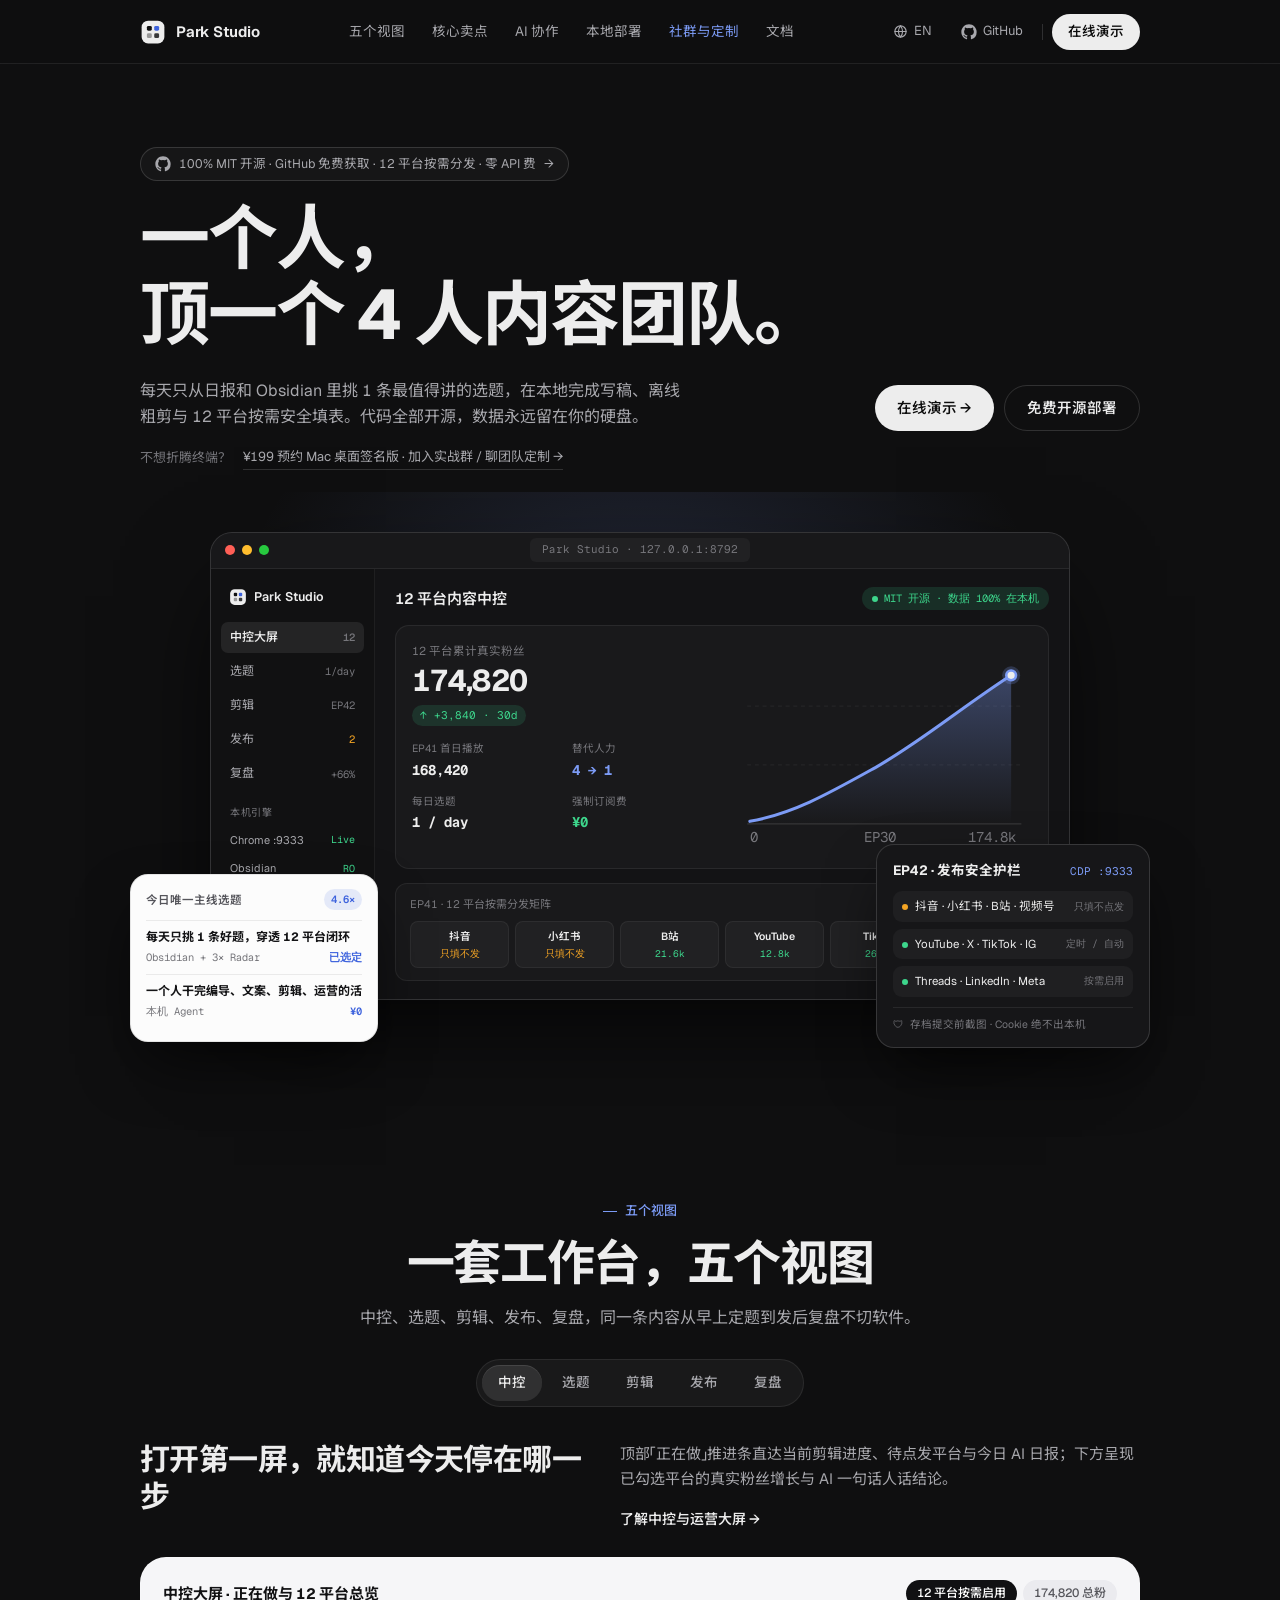
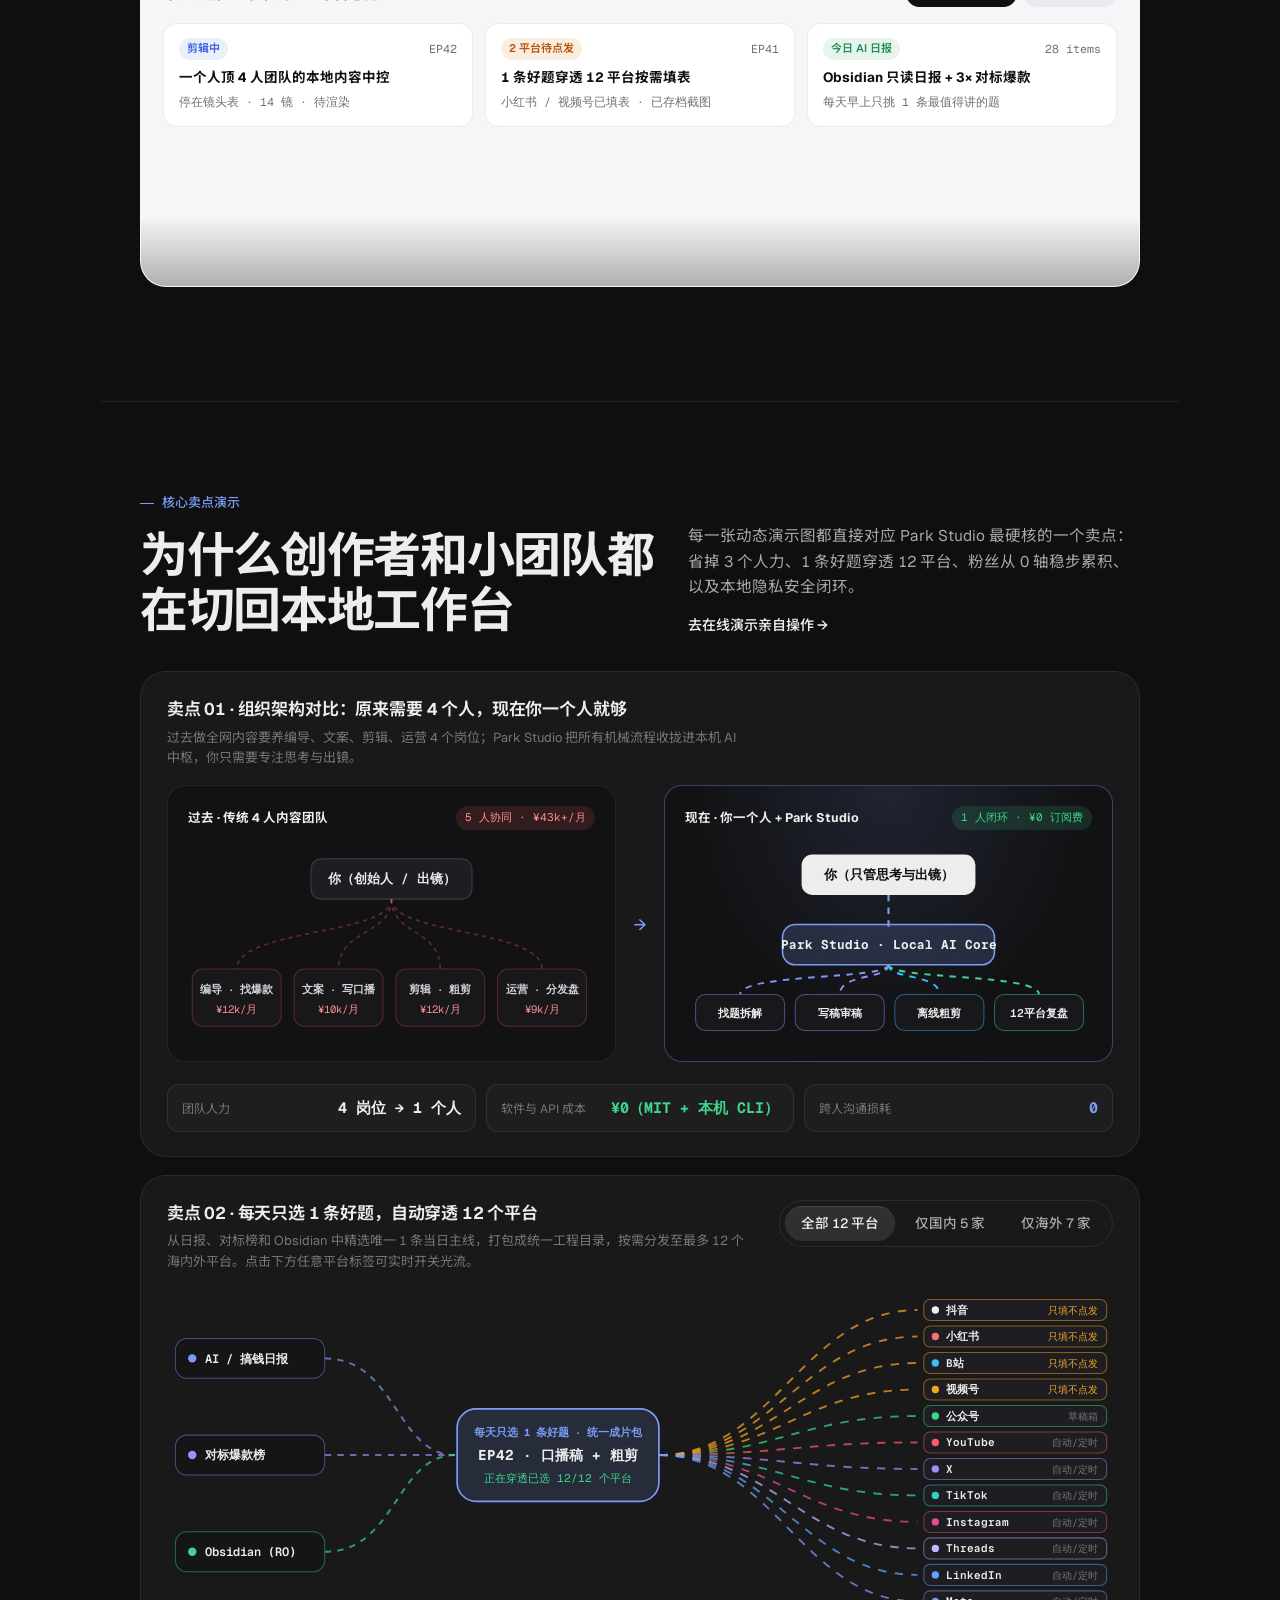
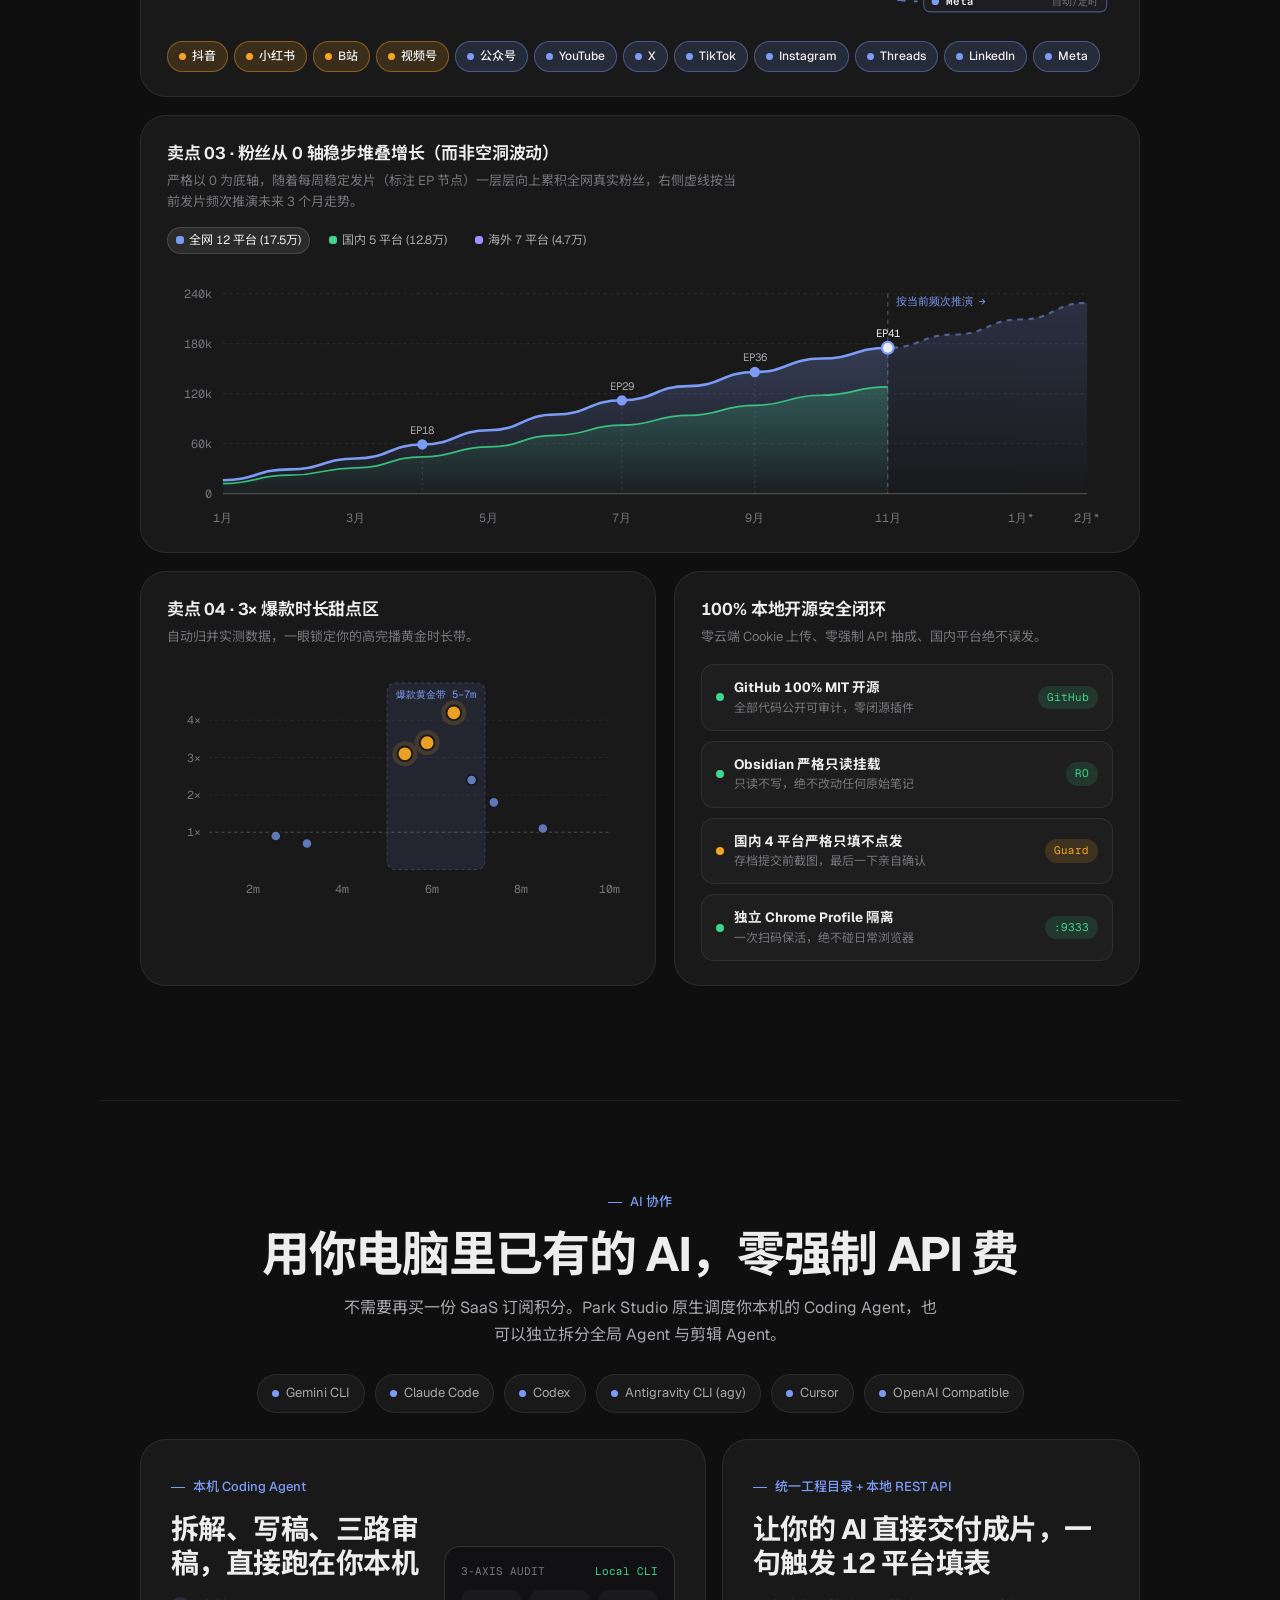
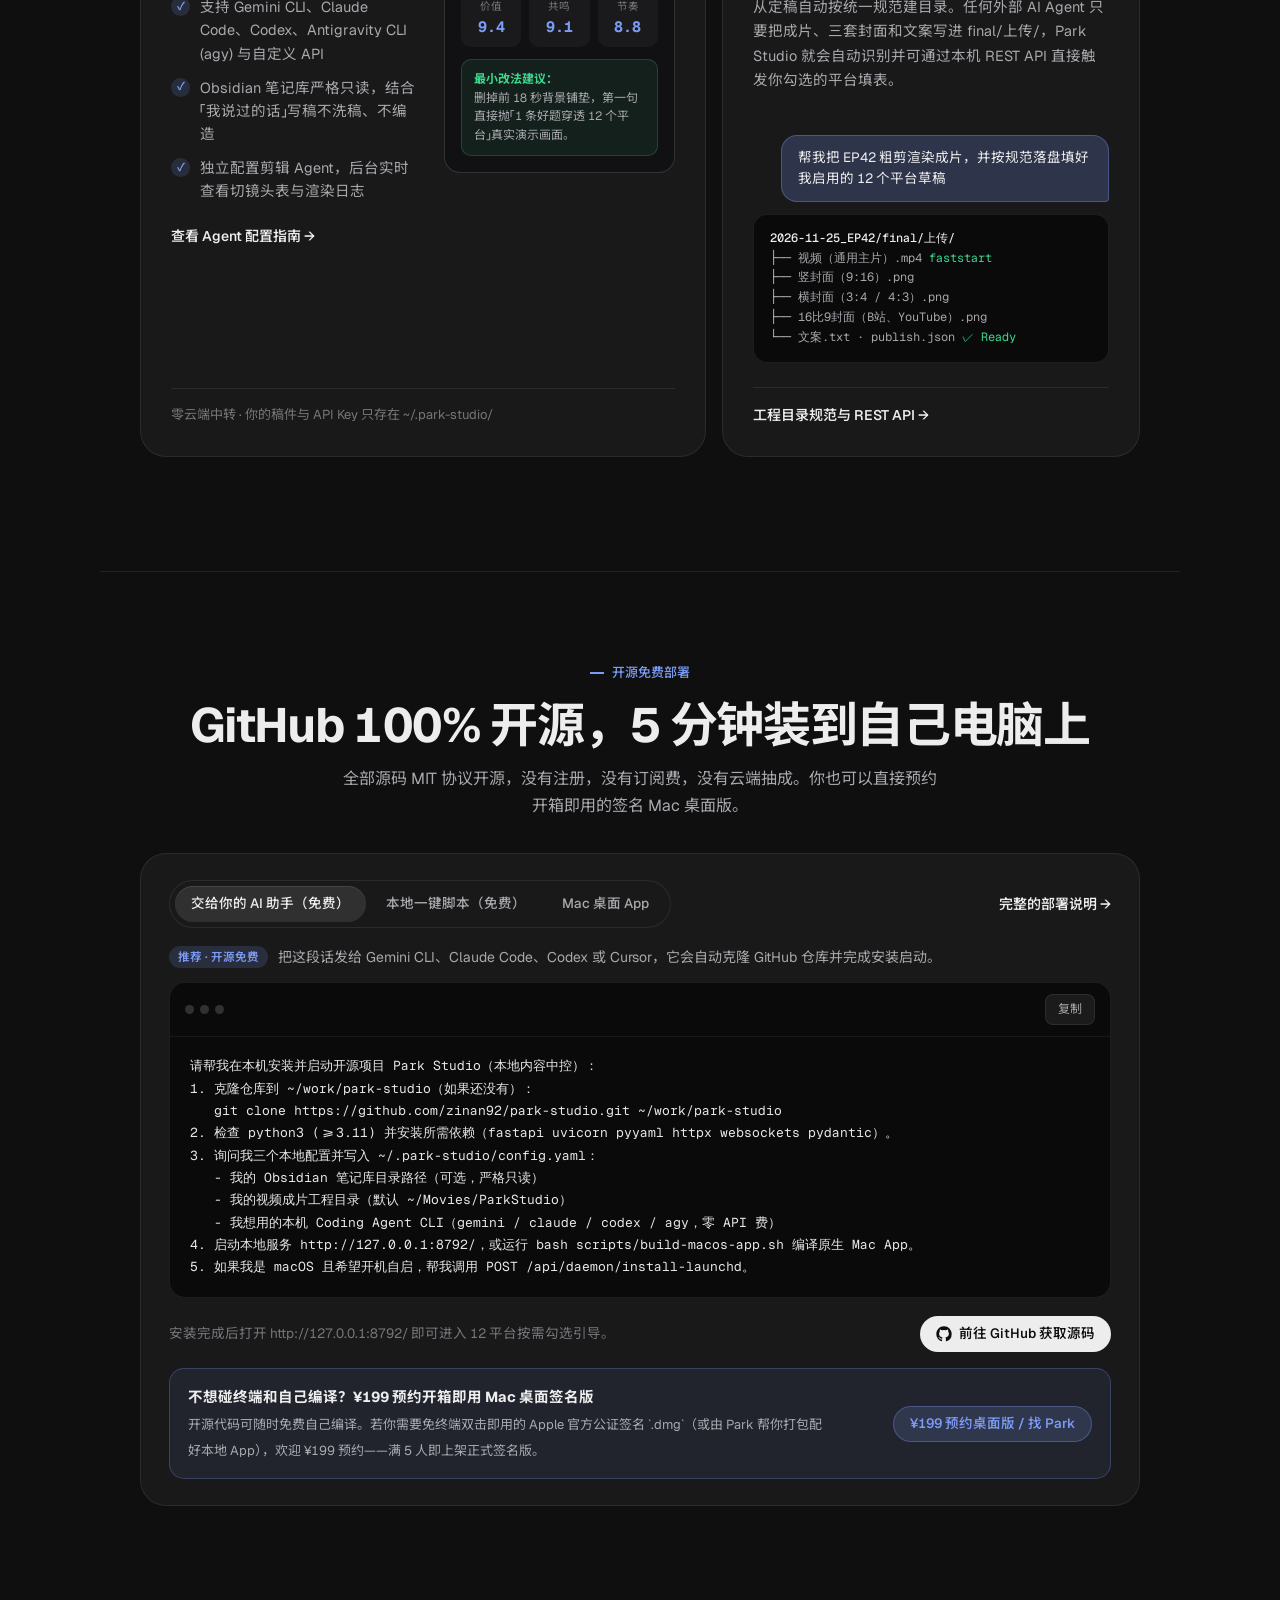
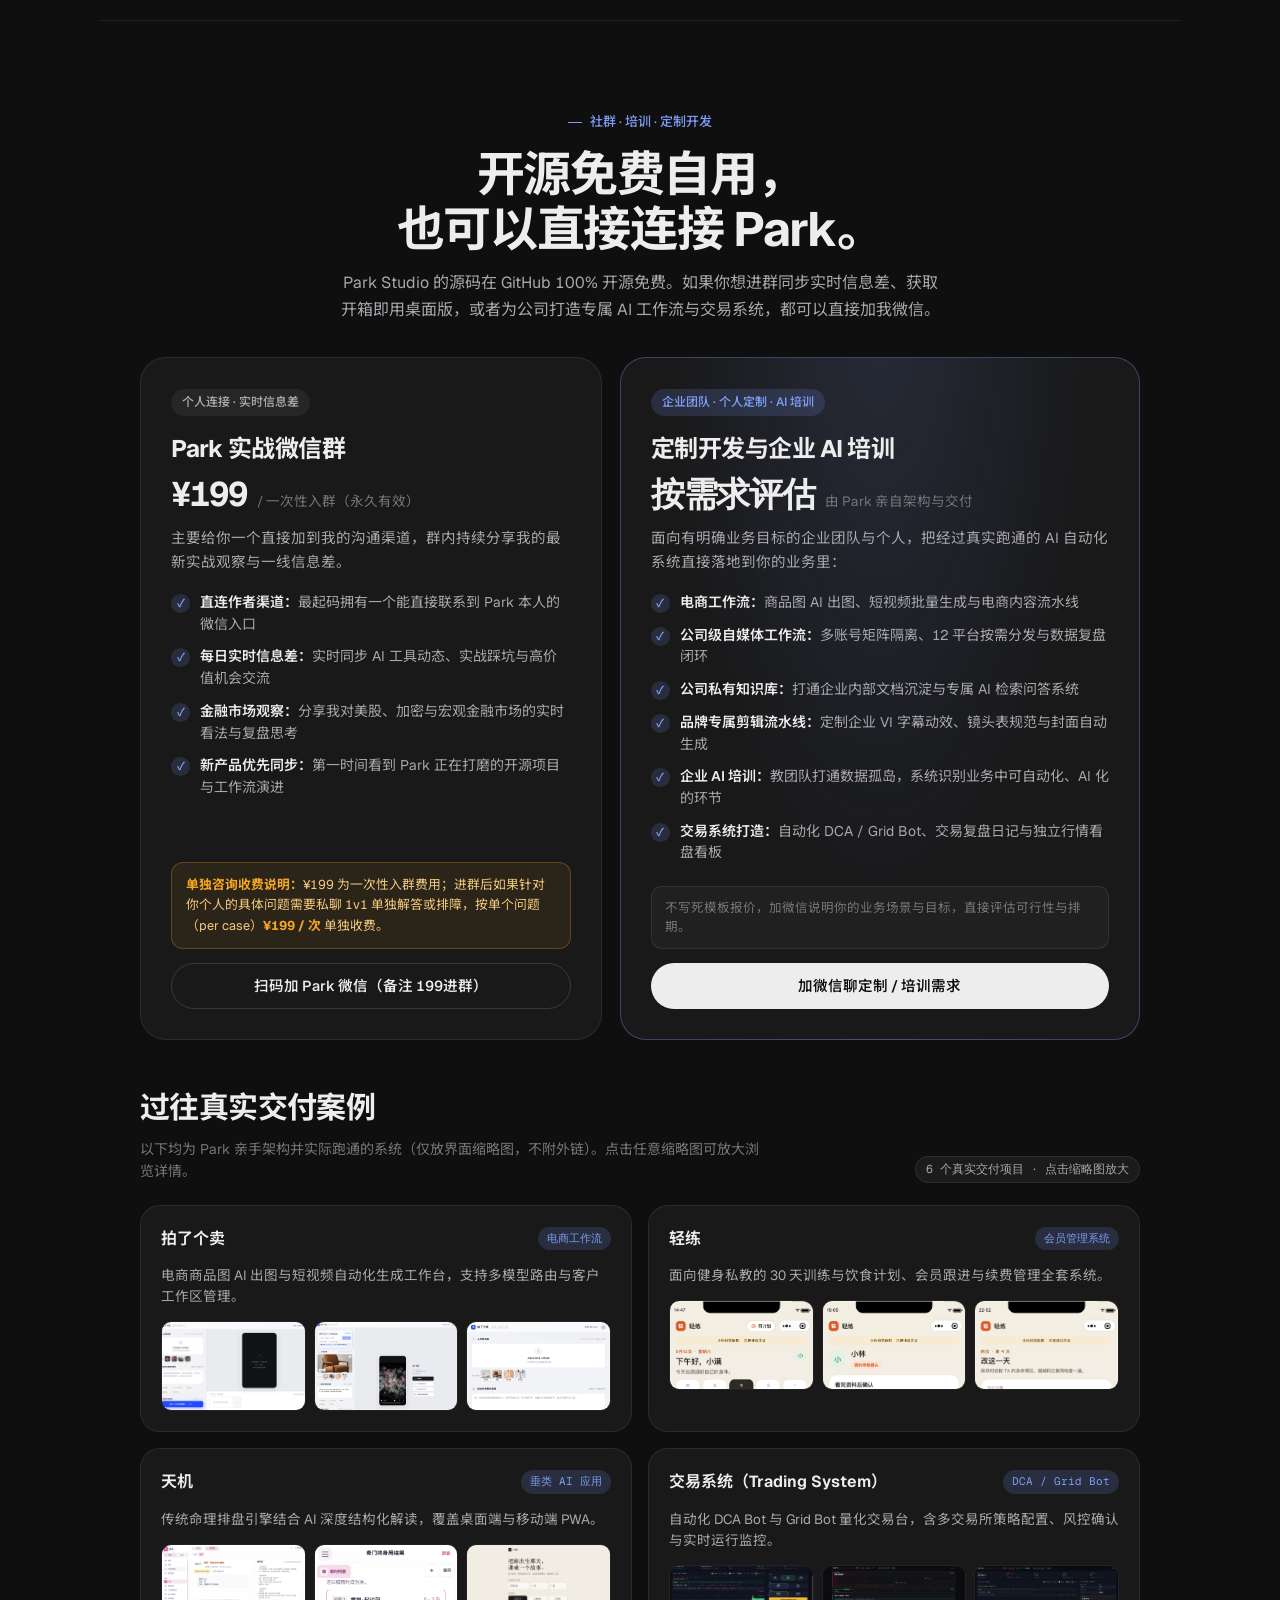
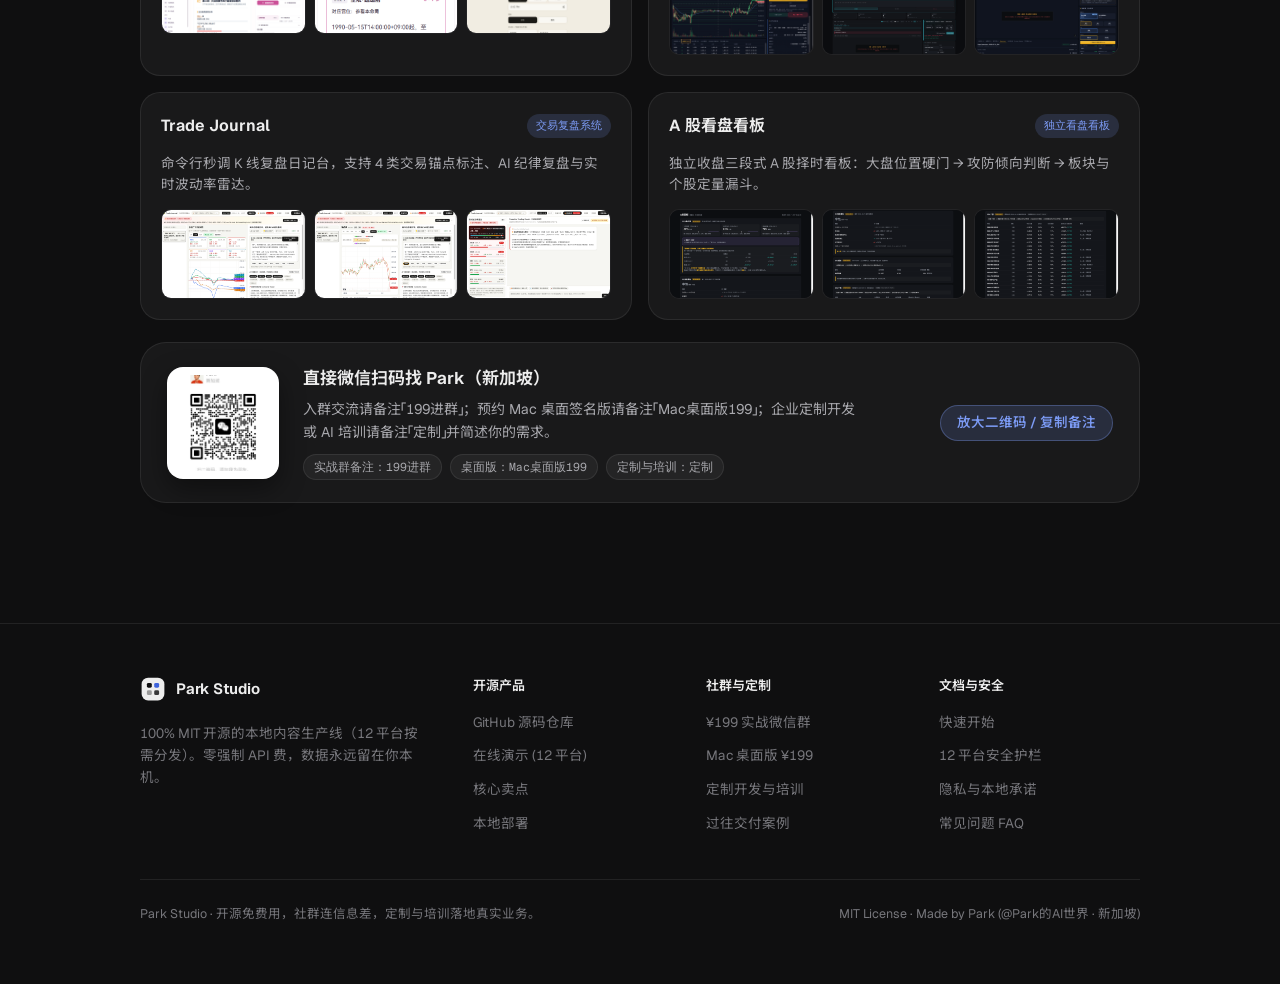
==== commit 08f0dacc: "chore(site): add cache-busting query versions for instant live updates" ====
--- a/site/index.html
+++ b/site/index.html
@@ -9,10 +9,10 @@
   <link rel="preconnect" href="https://fonts.googleapis.com">
   <link rel="preconnect" href="https://fonts.gstatic.com" crossorigin>
   <link rel="stylesheet" href="https://fonts.googleapis.com/css2?family=Geist:wght@400;500;600;700&family=Geist+Mono:wght@400;500;600&family=Noto+Sans+SC:wght@400;500;600;700;900&display=swap">
-  <link rel="stylesheet" href="assets/site.css">
+  <link rel="stylesheet" href="assets/site.css?v=20261125">
 </head>
 <body>
   <div id="root"></div>
-  <script src="assets/site.js"></script>
+  <script src="assets/site.js?v=20261125"></script>
 </body>
 </html>
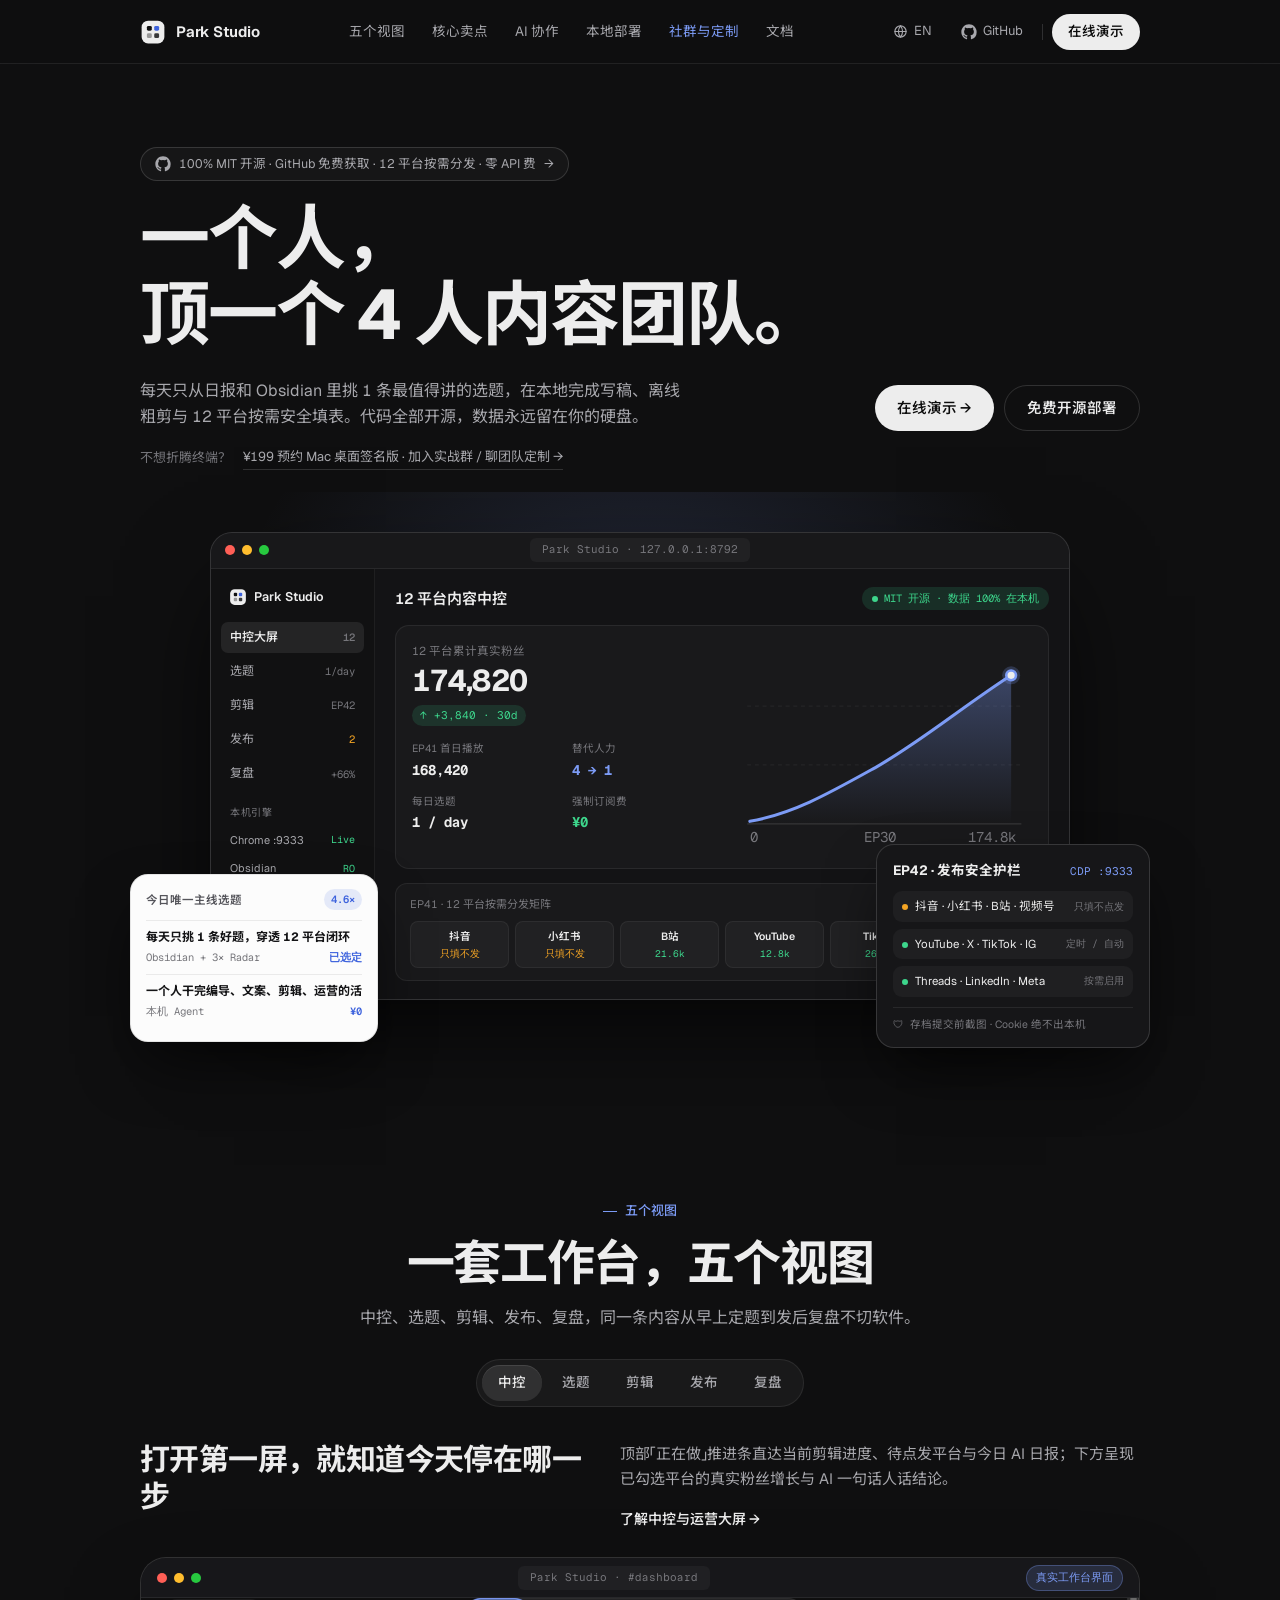
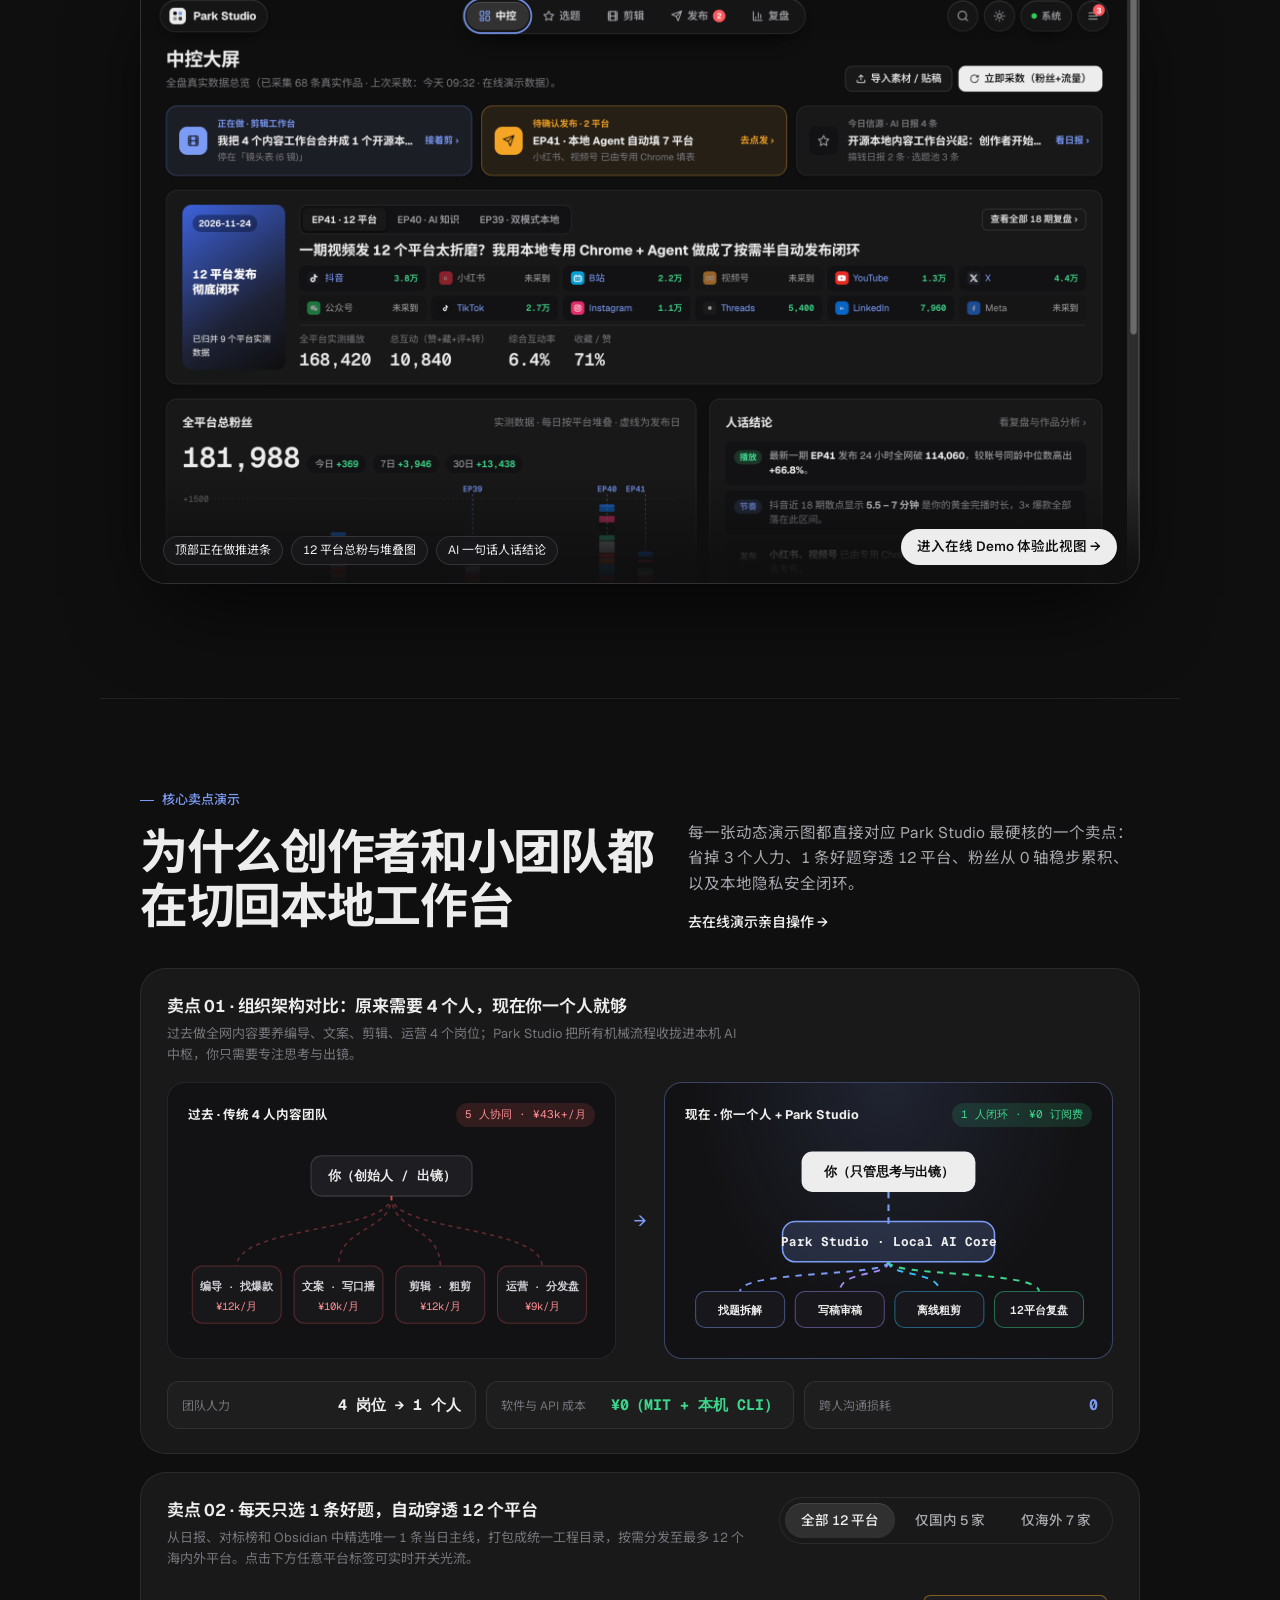
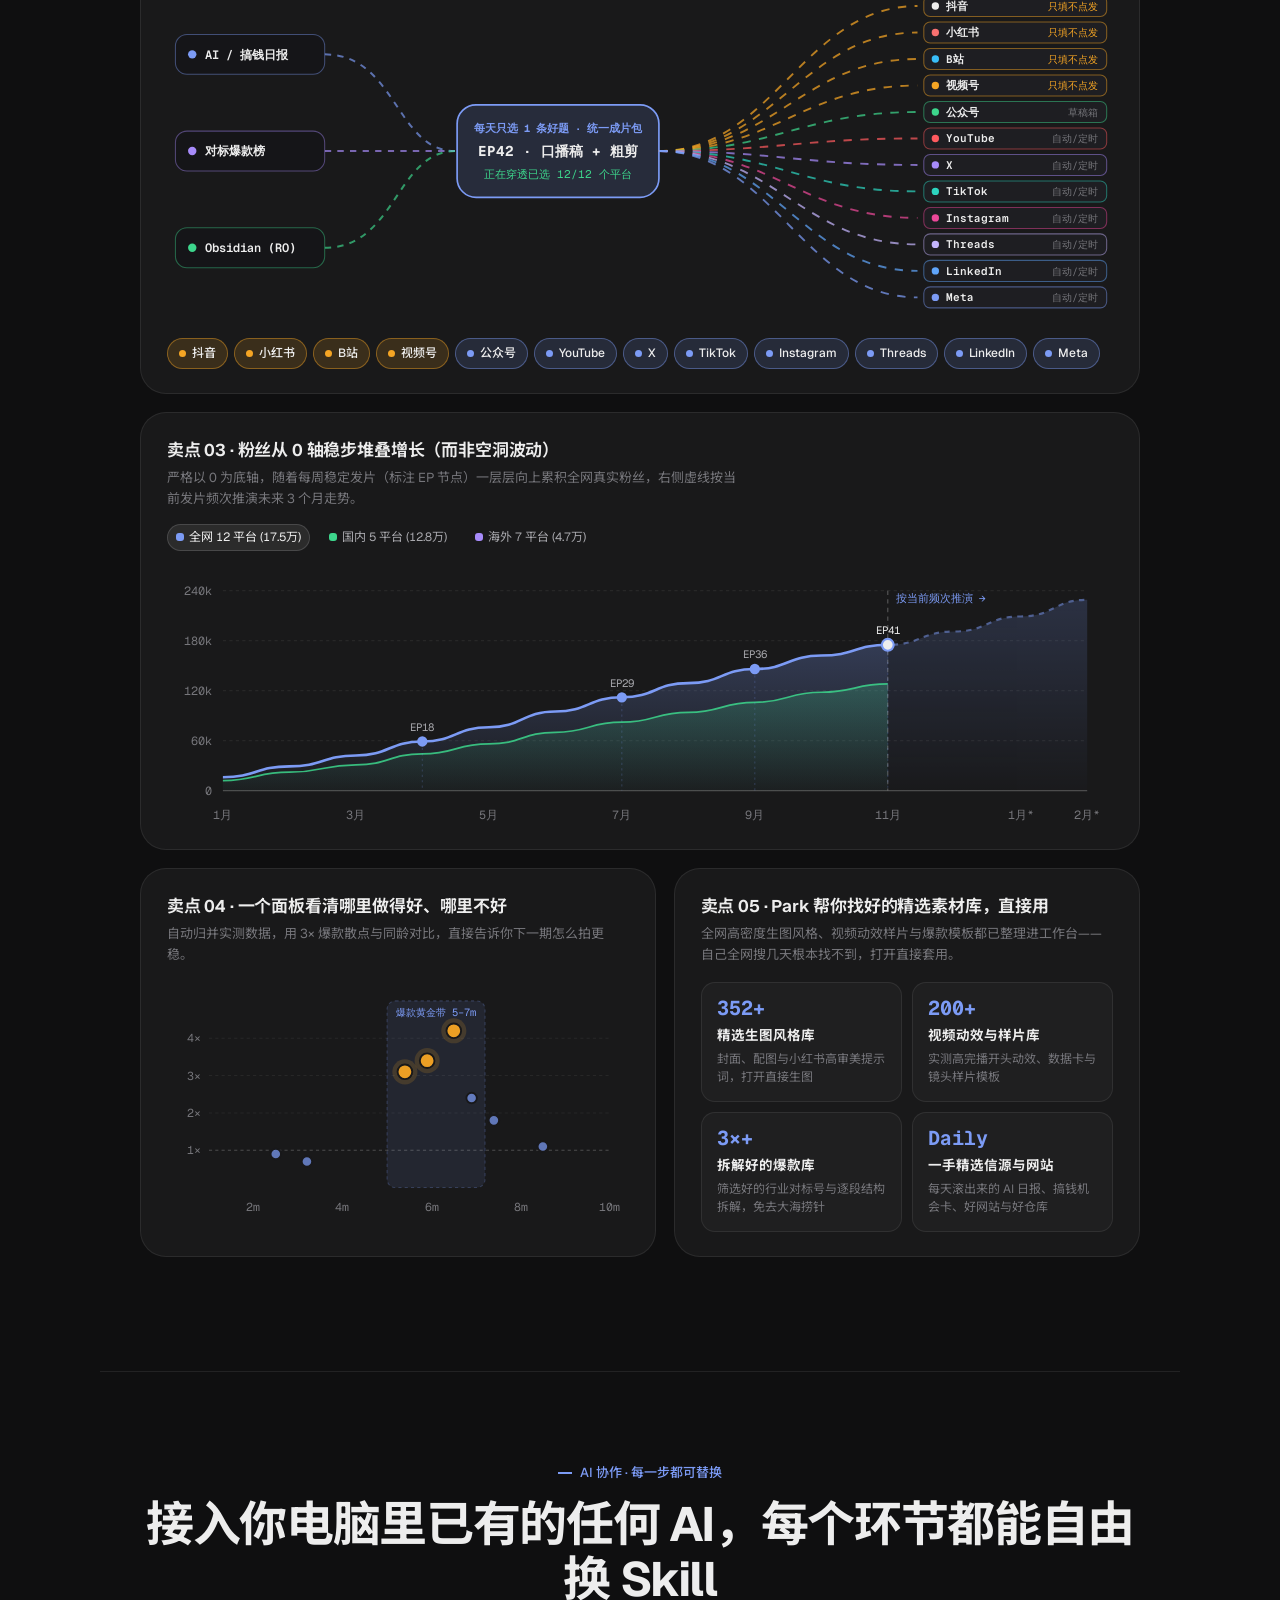
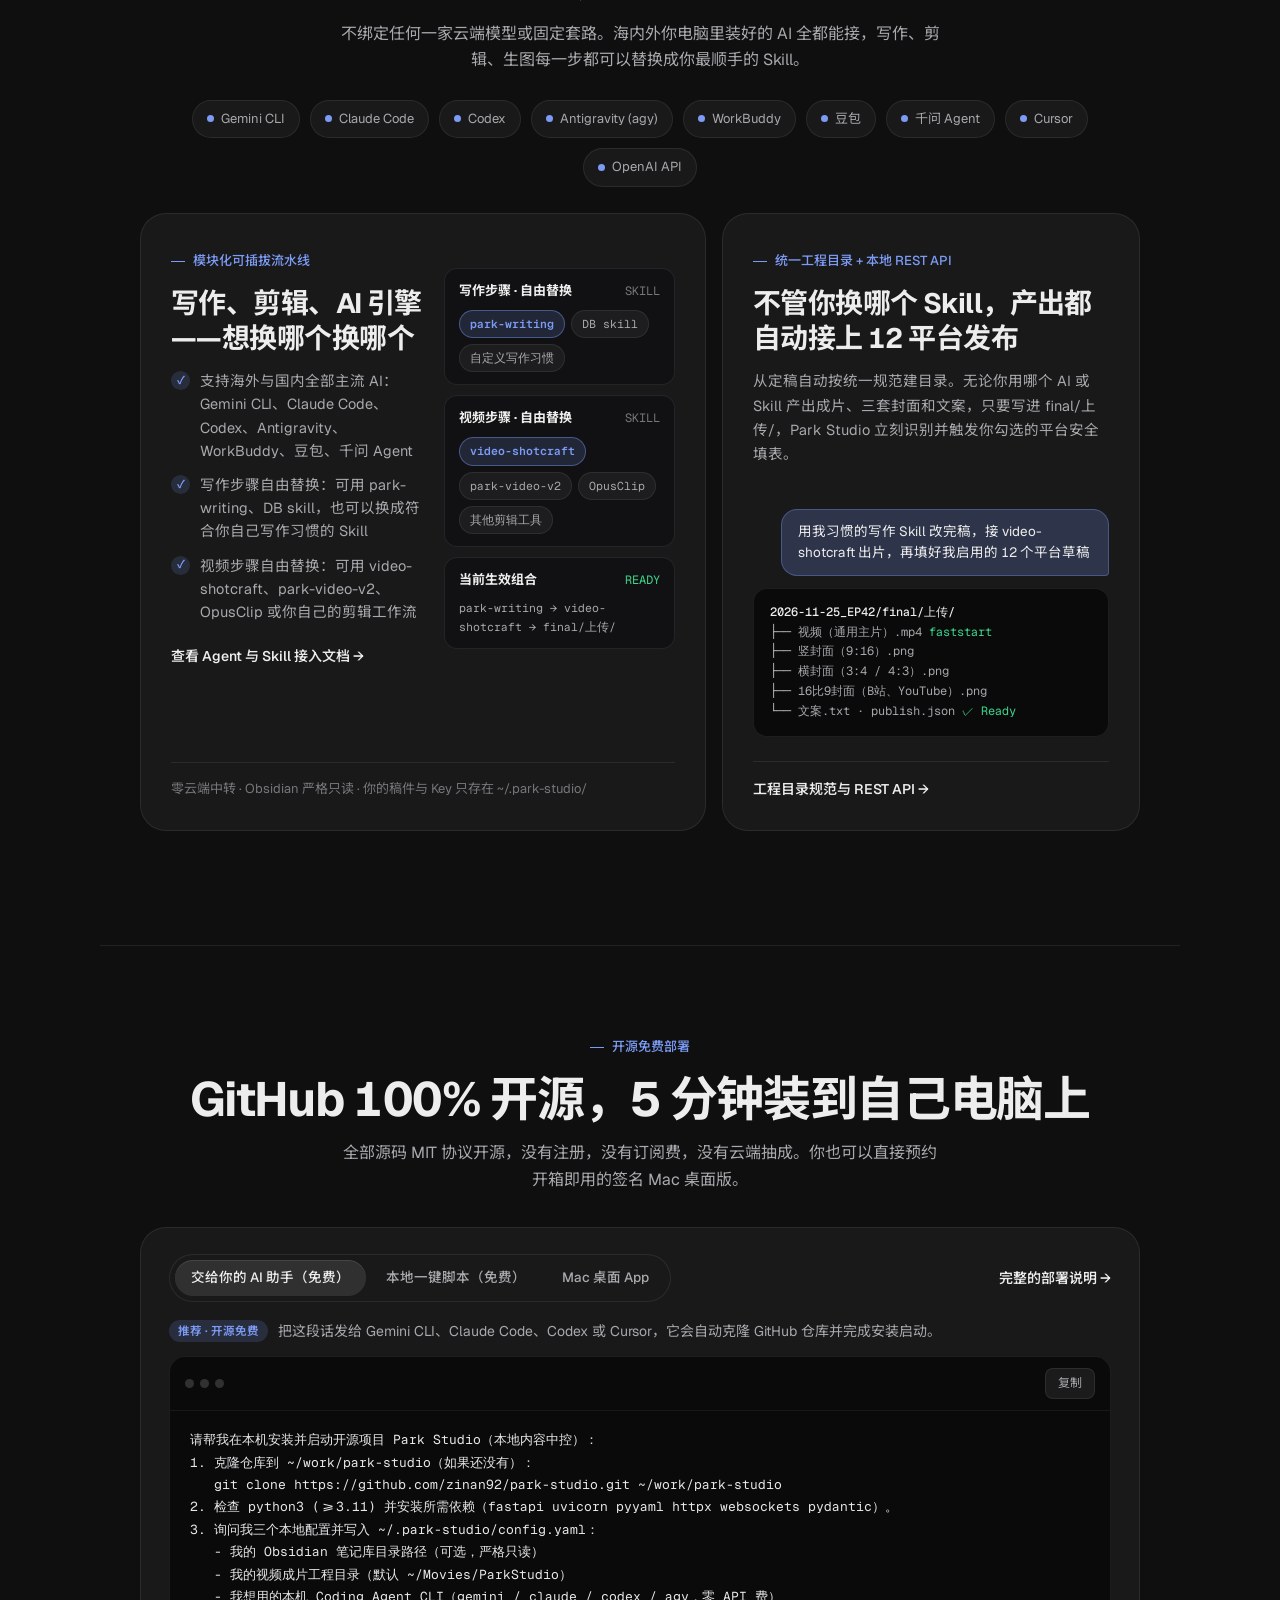
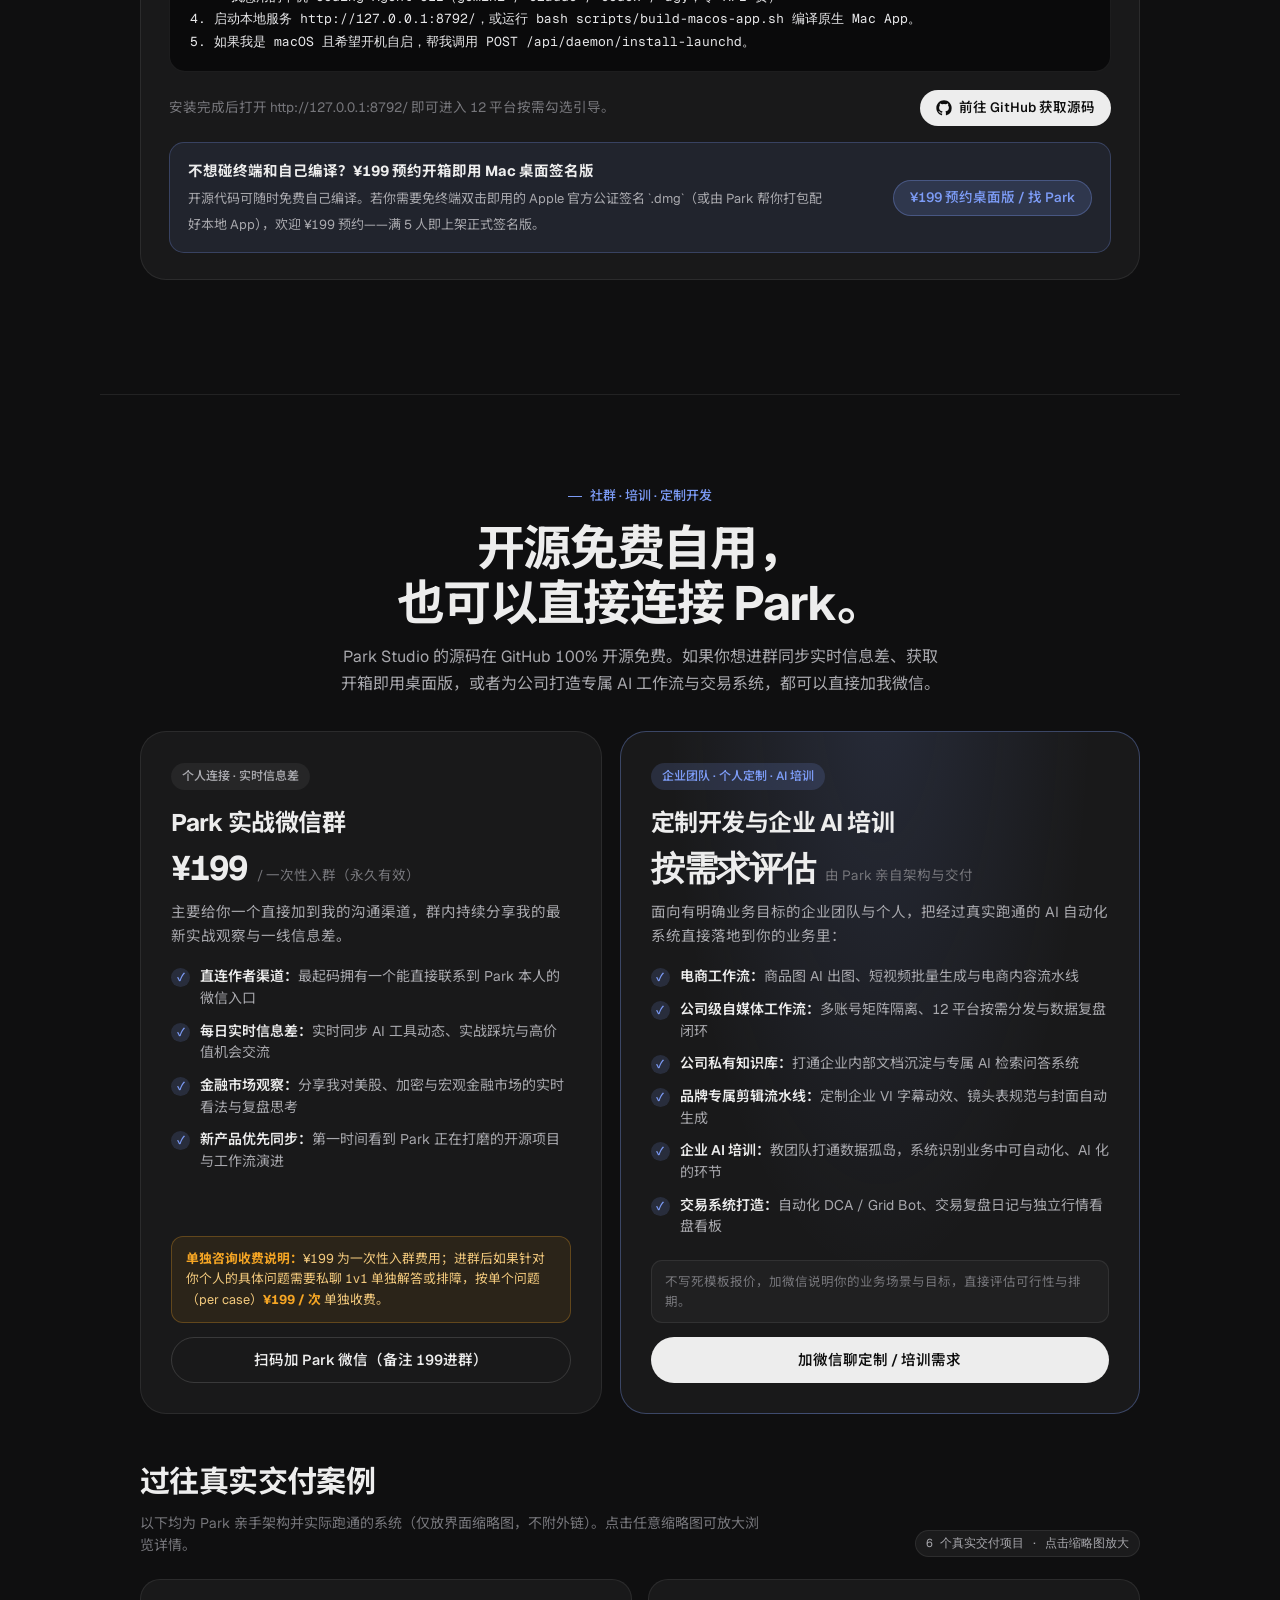
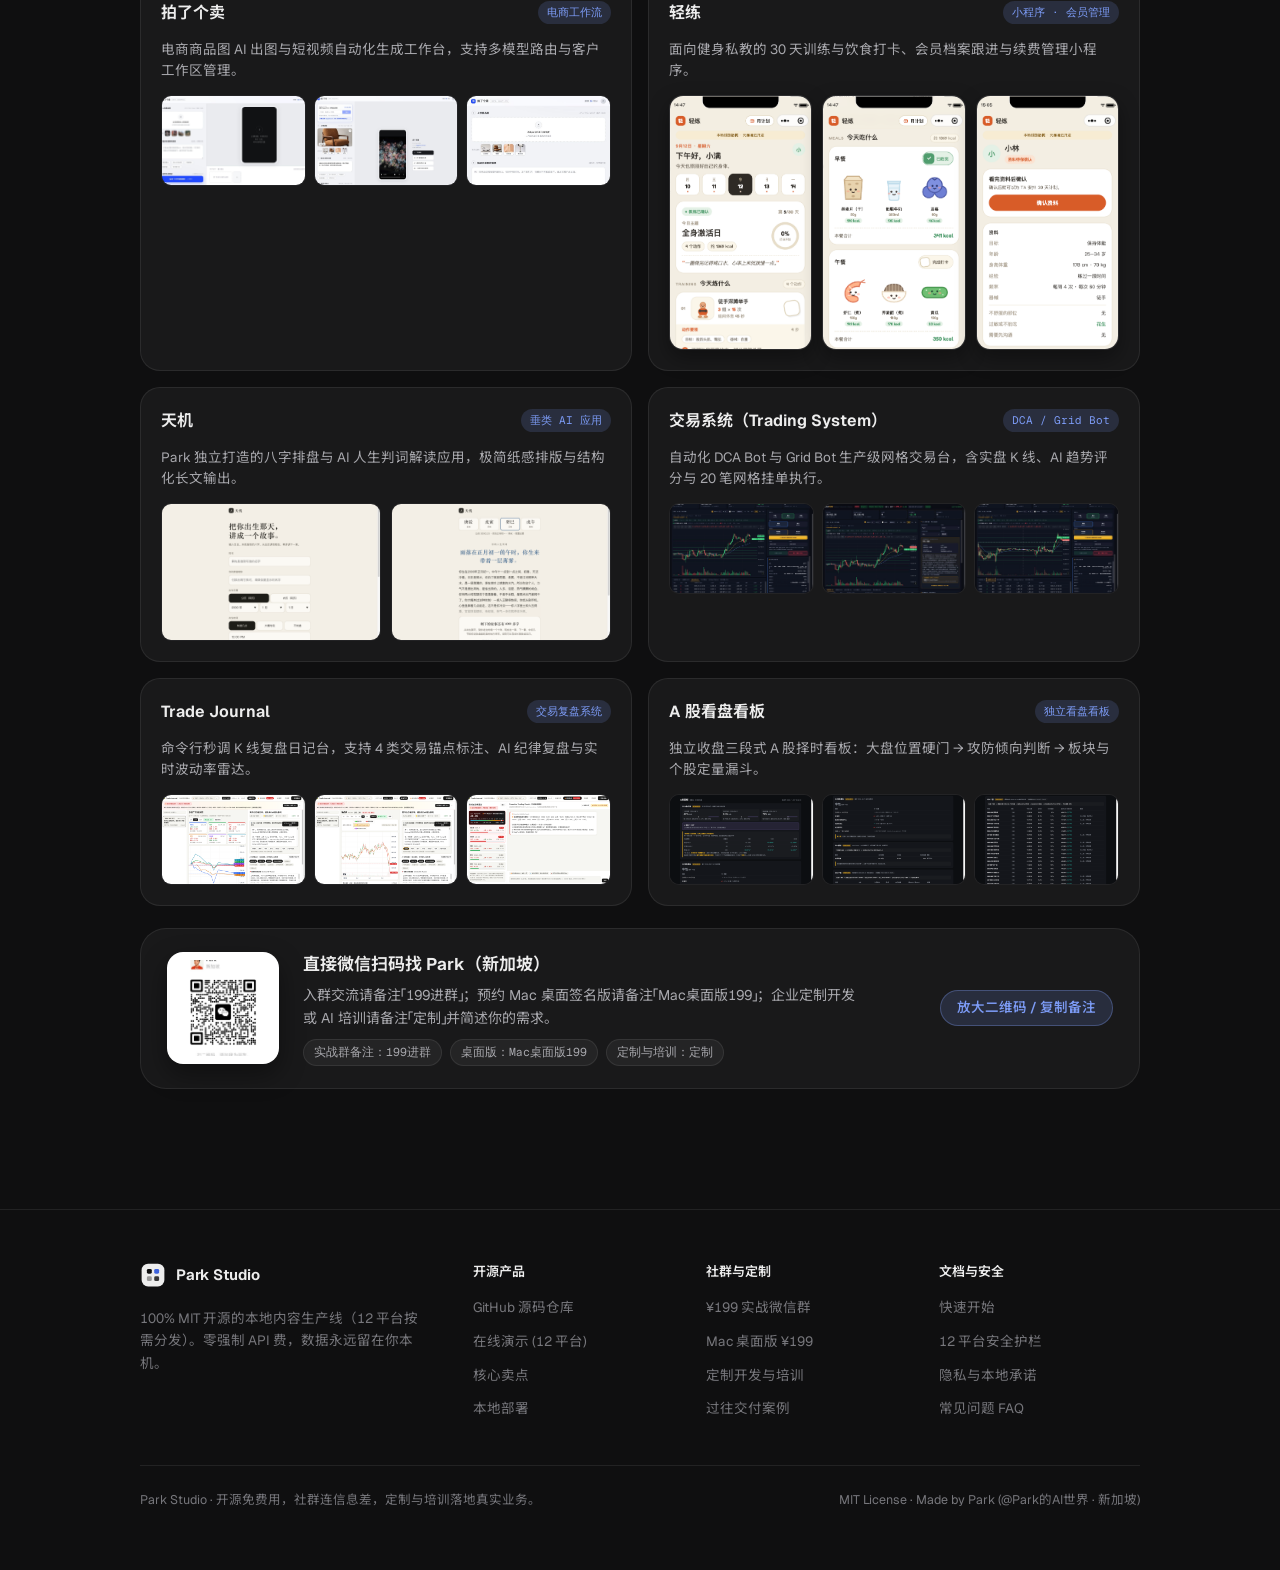
==== commit 7a09e54d: "feat(site): real 5-view showcase, curated materials, pluggable skills & CN AIs, authentic portfolio " ====
--- a/site/index.html
+++ b/site/index.html
@@ -9,10 +9,10 @@
   <link rel="preconnect" href="https://fonts.googleapis.com">
   <link rel="preconnect" href="https://fonts.gstatic.com" crossorigin>
   <link rel="stylesheet" href="https://fonts.googleapis.com/css2?family=Geist:wght@400;500;600;700&family=Geist+Mono:wght@400;500;600&family=Noto+Sans+SC:wght@400;500;600;700;900&display=swap">
-  <link rel="stylesheet" href="assets/site.css?v=20261125">
+  <link rel="stylesheet" href="assets/site.css?v=20261125b">
 </head>
 <body>
   <div id="root"></div>
-  <script src="assets/site.js?v=20261125"></script>
+  <script src="assets/site.js?v=20261125b"></script>
 </body>
 </html>
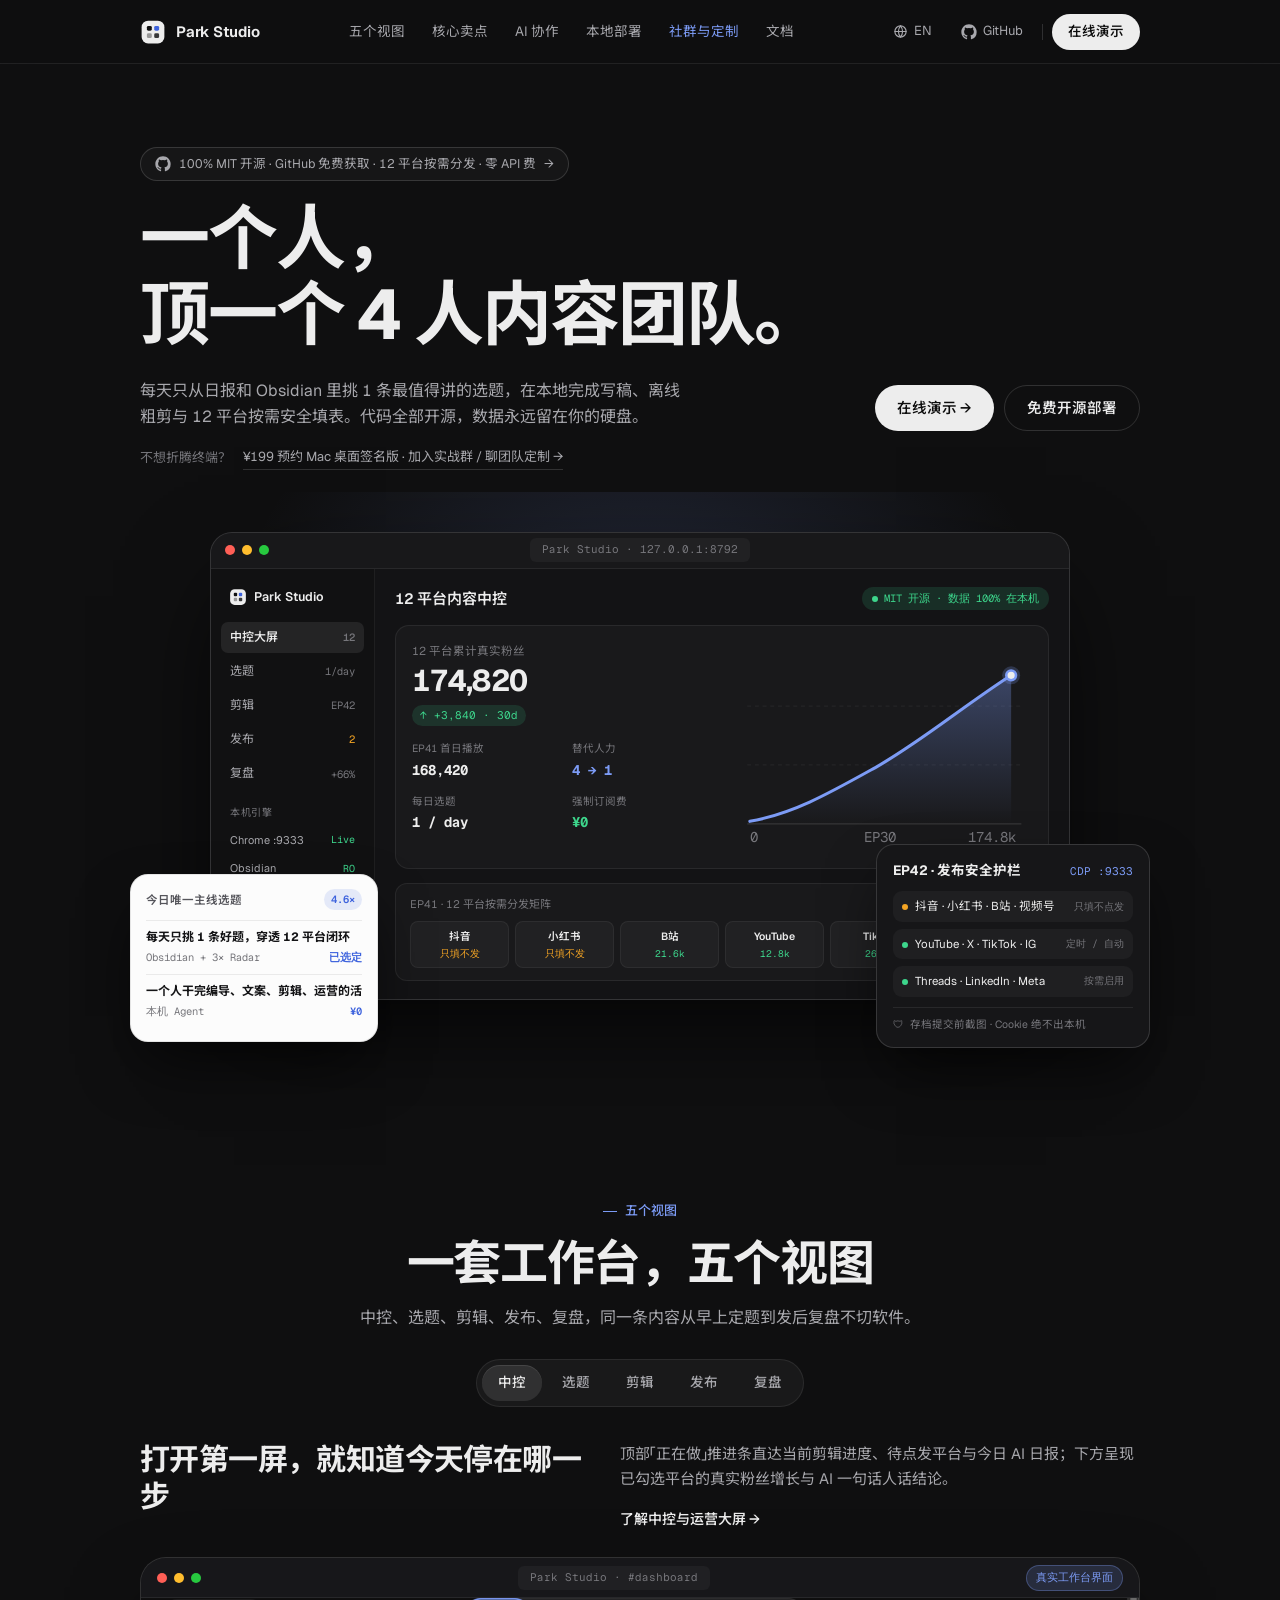
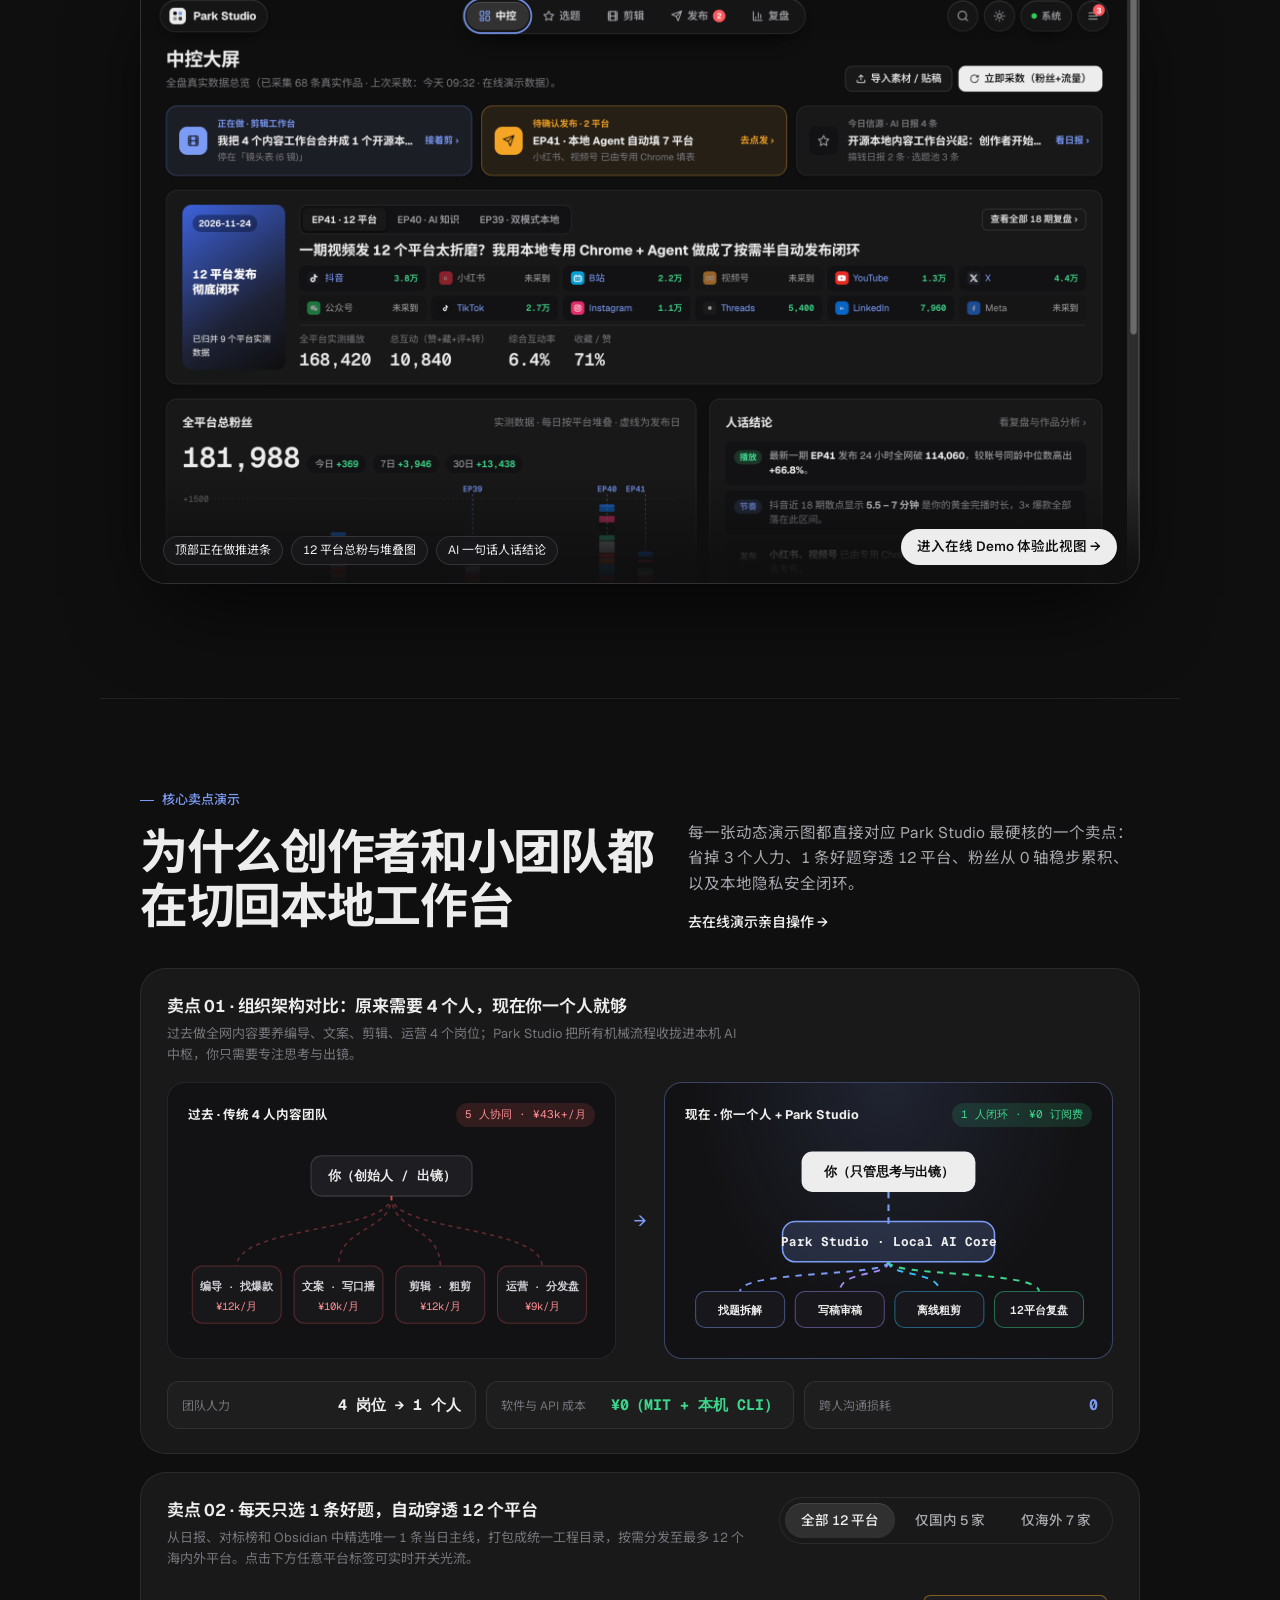
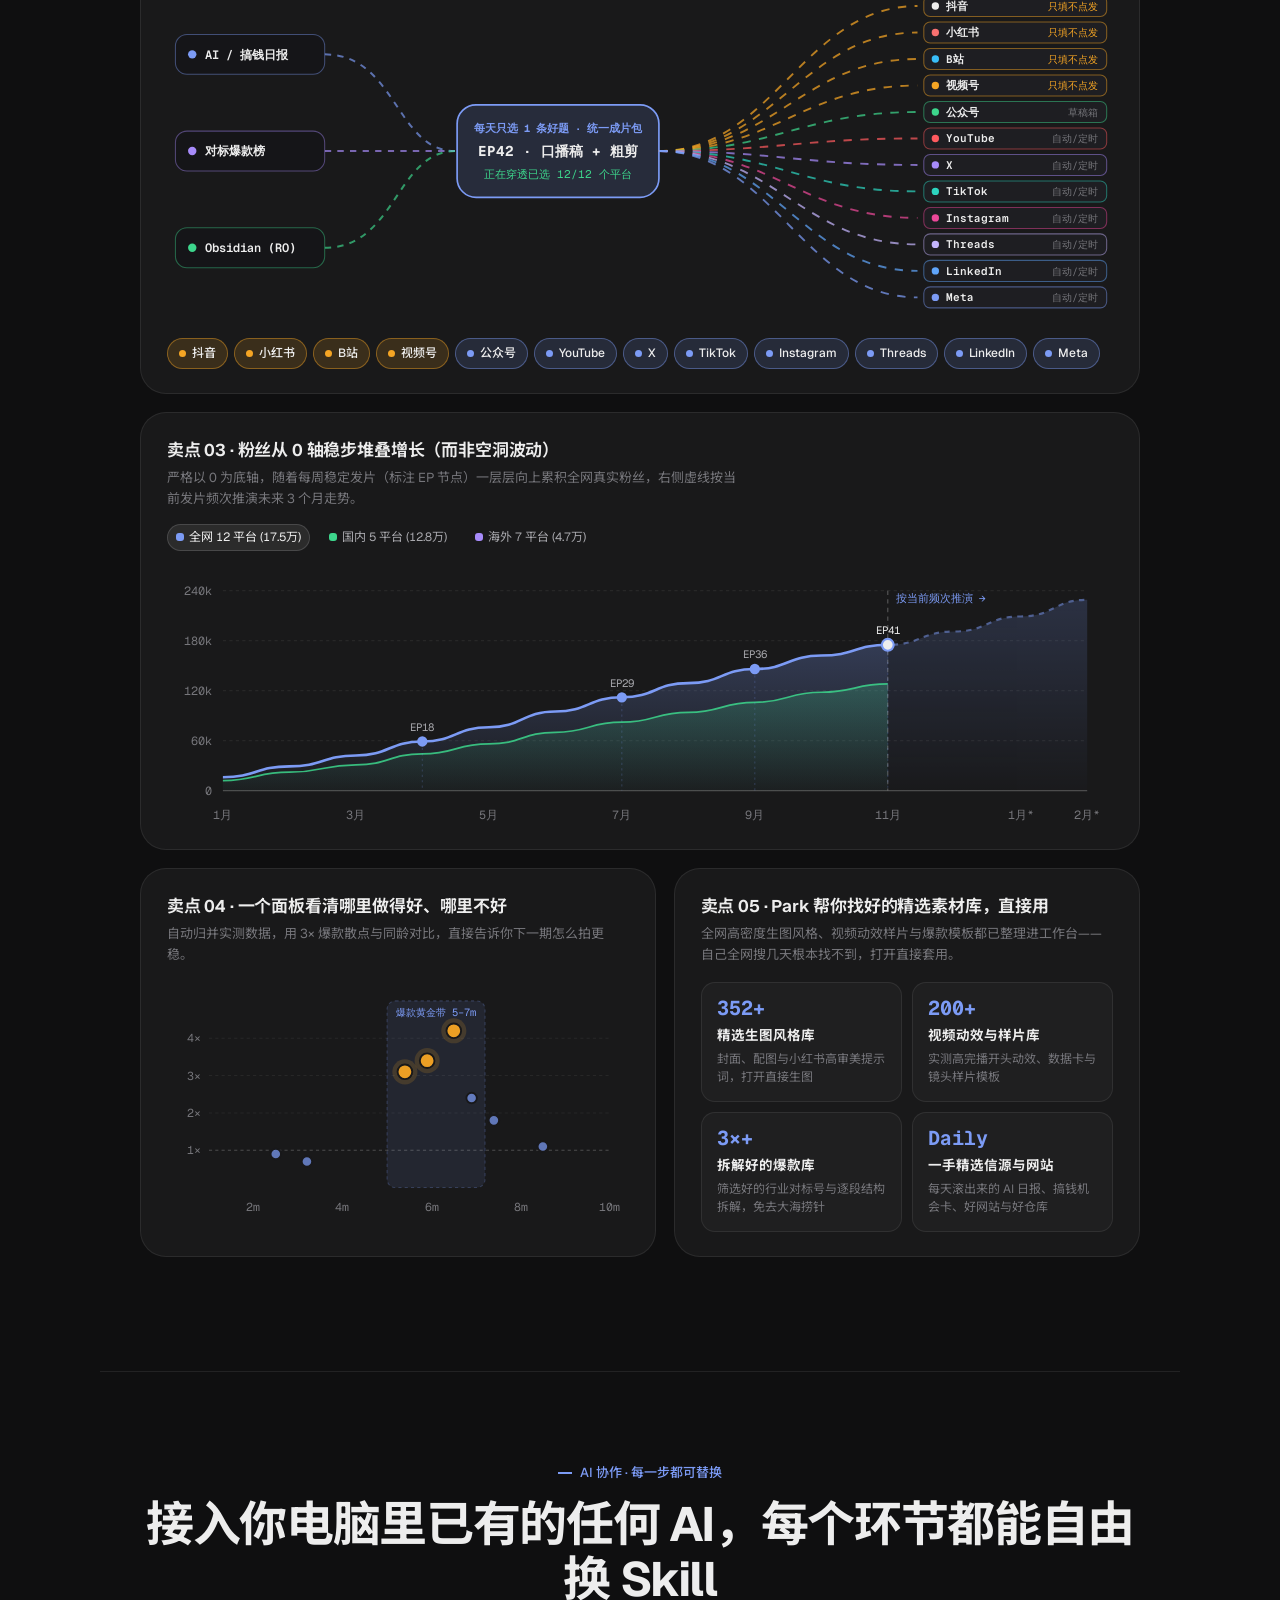
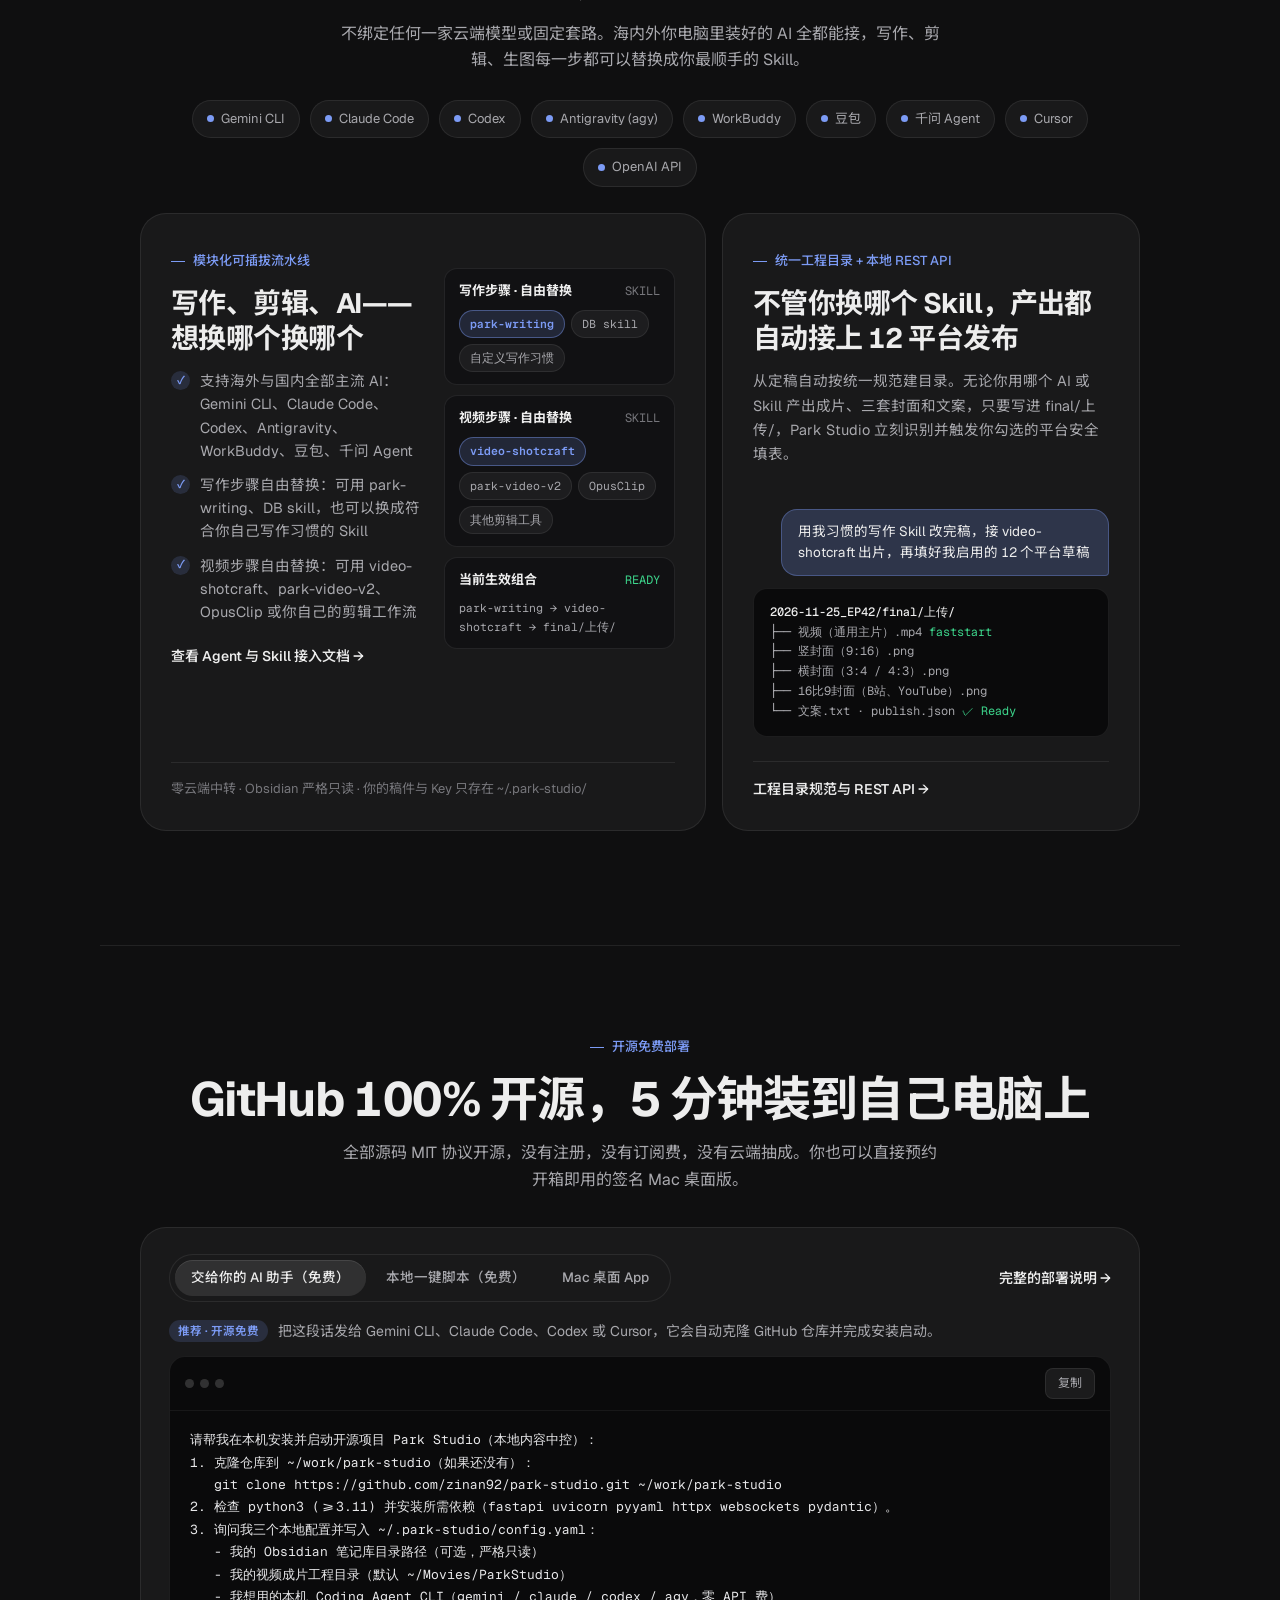
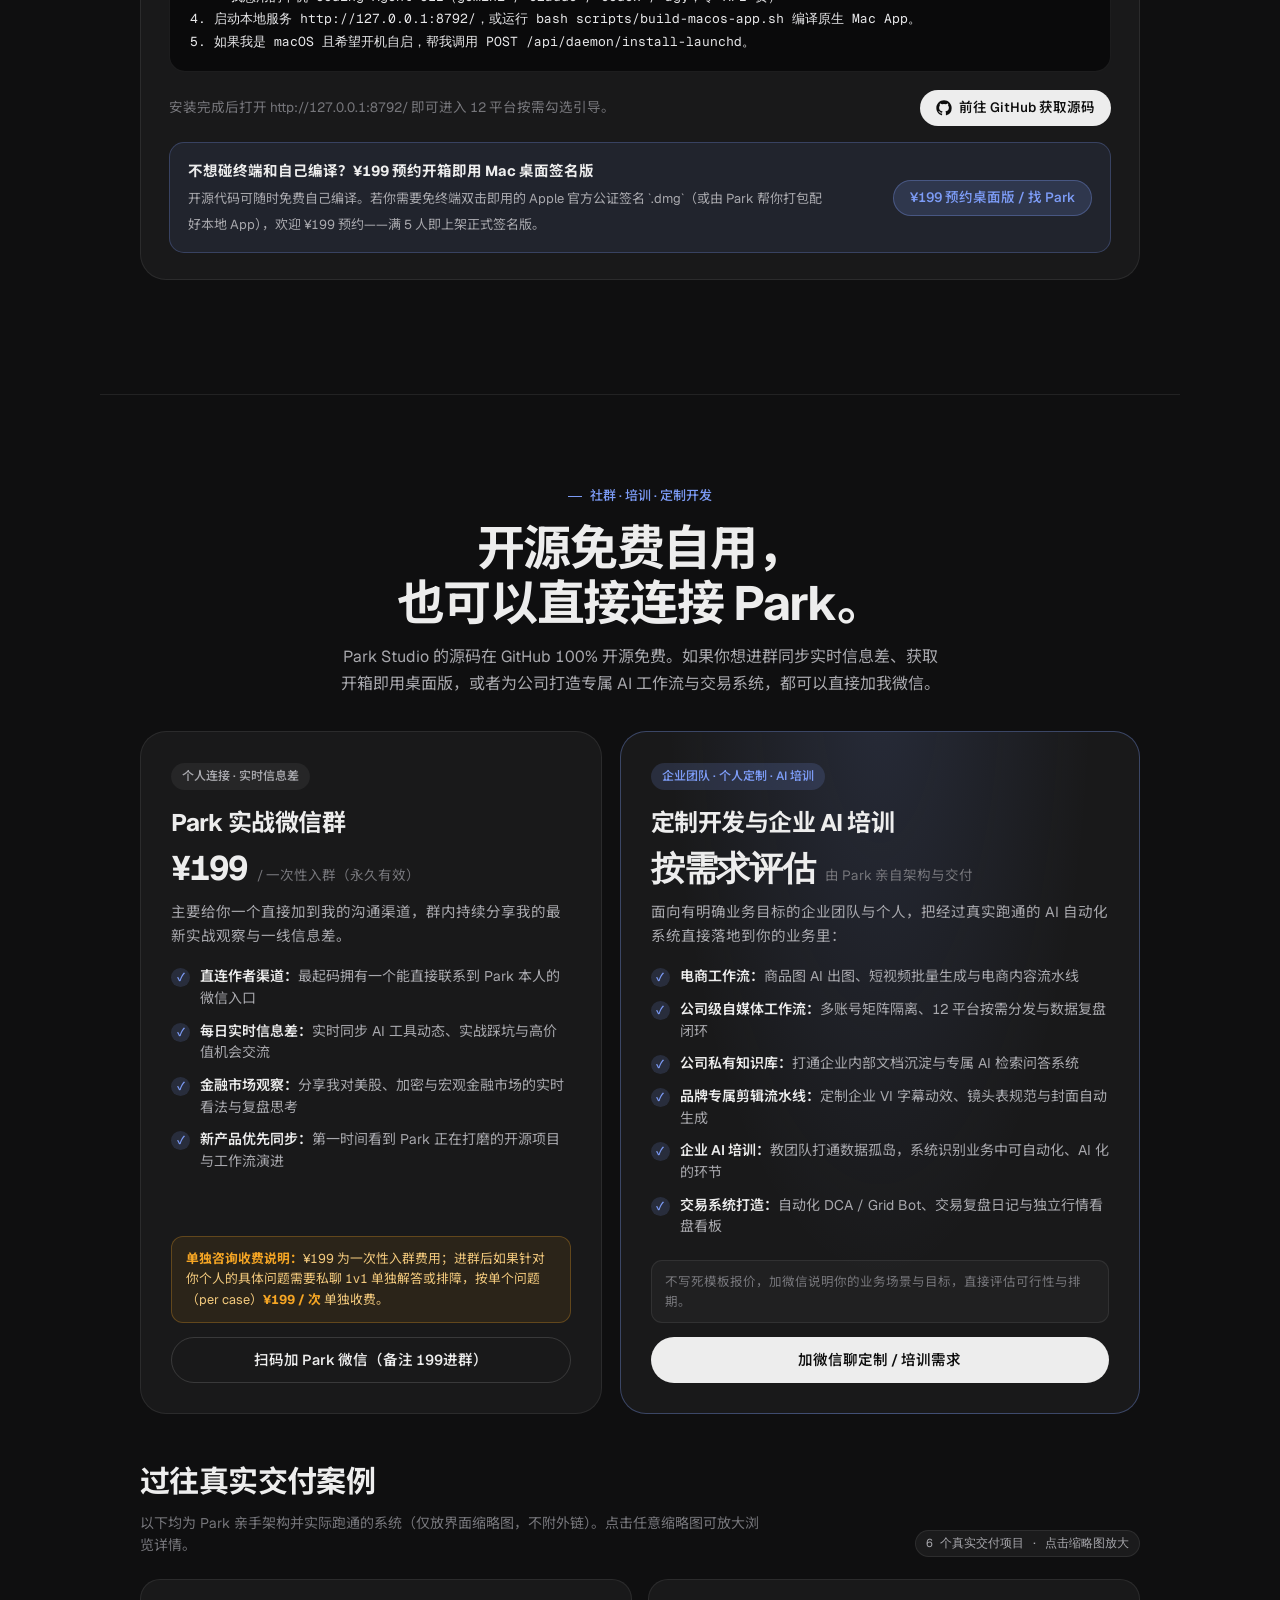
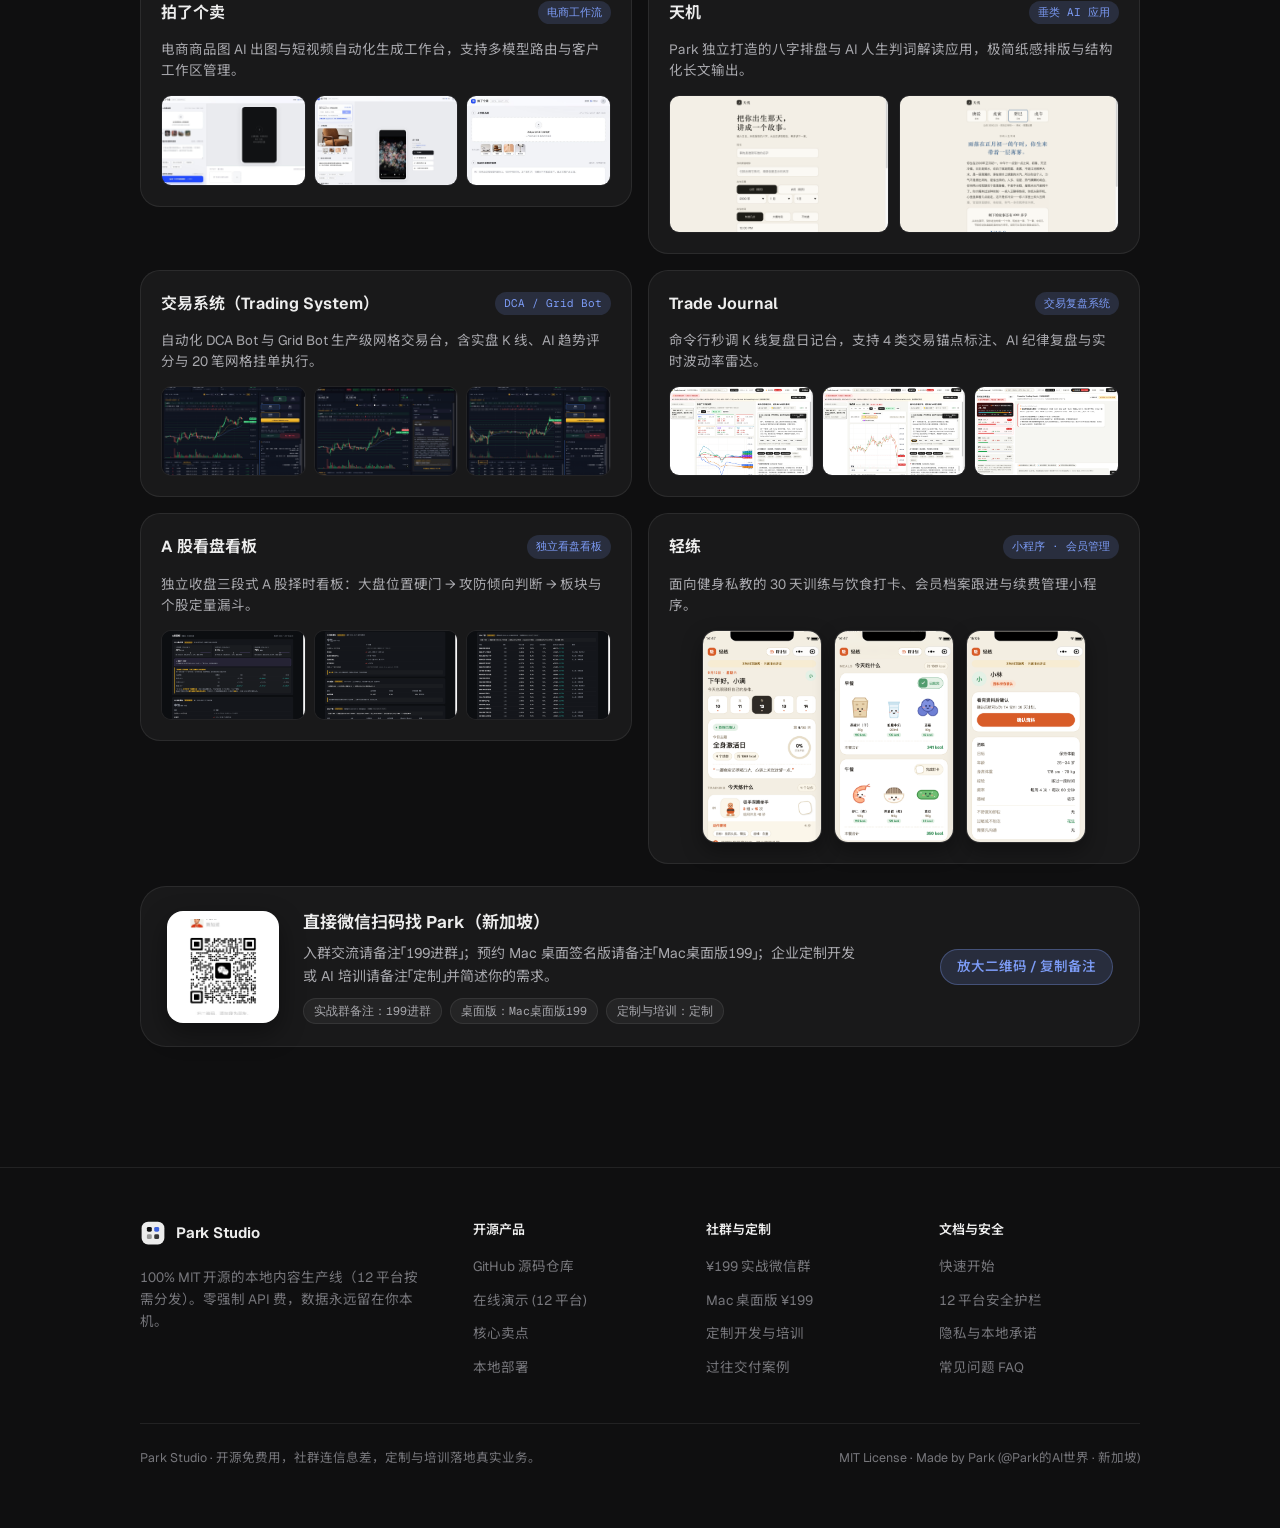
==== commit a8bbf939: "style(site): balance cases grid pairing, unclip lightbox, polish heading & meta" ====
--- a/site/index.html
+++ b/site/index.html
@@ -3,16 +3,16 @@
 <head>
   <meta charset="utf-8">
   <meta name="viewport" content="width=device-width,initial-scale=1,viewport-fit=cover">
-  <title>Park Studio · 开源本地内容生产线与多平台运营中控</title>
-  <meta name="description" content="100% MIT 开源本地内容工作台：找选题、拆爆款、写口播稿、双模式剪辑、7 平台 CDP 安全自动填表发布与全网运营大屏。零强制 API 费。">
+  <title>Park Studio · 开源本地内容生产线（12 平台按需分发 · 零 API 费）</title>
+  <meta name="description" content="100% MIT 开源本地内容工作台：一个人顶 4 人内容团队，找选题、拆爆款、写口播稿、双模式剪辑、12 平台按需安全自动填表与全网复盘大屏。零强制 API 费。">
   <link rel="icon" href="assets/favicon.svg" type="image/svg+xml">
   <link rel="preconnect" href="https://fonts.googleapis.com">
   <link rel="preconnect" href="https://fonts.gstatic.com" crossorigin>
   <link rel="stylesheet" href="https://fonts.googleapis.com/css2?family=Geist:wght@400;500;600;700&family=Geist+Mono:wght@400;500;600&family=Noto+Sans+SC:wght@400;500;600;700;900&display=swap">
-  <link rel="stylesheet" href="assets/site.css?v=20261125b">
+  <link rel="stylesheet" href="assets/site.css?v=20261125c">
 </head>
 <body>
   <div id="root"></div>
-  <script src="assets/site.js?v=20261125b"></script>
+  <script src="assets/site.js?v=20261125c"></script>
 </body>
 </html>
